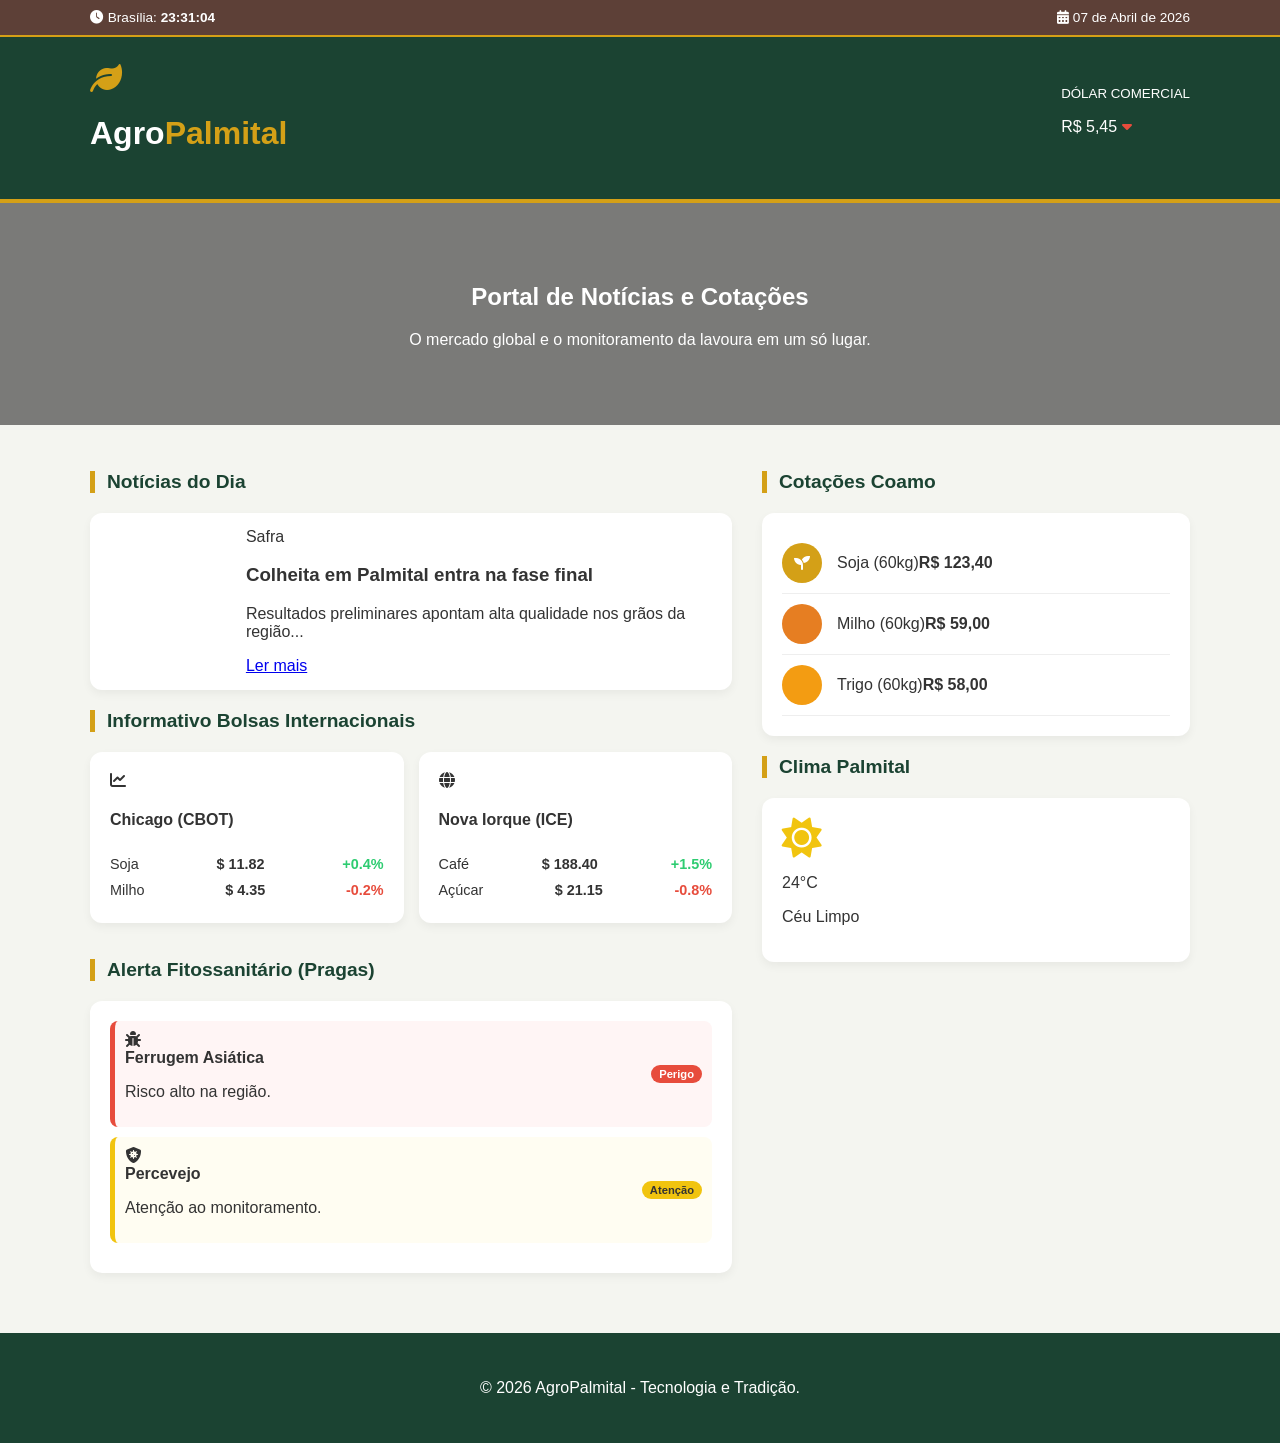
==== index.html @ 100ce04f "Add files via upload" ====
<!DOCTYPE html>
<html lang="pt-br">
<head>
    <meta charset="UTF-8">
    <meta name="viewport" content="width=device-width, initial-scale=1.0">
    <title>AgroPalmital - O Portal Completo do Campo</title>
    <link rel="stylesheet" href="style.css">
    <link rel="stylesheet" href="https://cdnjs.cloudflare.com/ajax/libs/font-awesome/6.0.0/css/all.min.css">
</head>
<body>

    <div class="top-announcement">
        <div class="container flex-top">
            <span><i class="fas fa-clock"></i> Brasília: <strong id="relogio">00:00:00</strong></span>
            <span><i class="fas fa-calendar-alt"></i> 07 de Abril de 2026</span>
        </div>
    </div>

    <header>
        <div class="container header-content">
            <div class="logo">
                <i class="fas fa-leaf"></i>
                <h1>Agro<span>Palmital</span></h1>
            </div>
            <div class="market-summary">
                <div class="summary-item">
                    <small>DÓLAR COMERCIAL</small>
                    <p>R$ 5,45 <span class="down"><i class="fas fa-caret-down"></i></span></p>
                </div>
            </div>
        </div>
    </header>

    <section class="hero-banner">
        <div class="container">
            <h2>Portal de Notícias e Cotações</h2>
            <p>O mercado global e o monitoramento da lavoura em um só lugar.</p>
        </div>
    </section>

    <main class="container main-layout">
        
        <section class="left-col">
            <h2 class="title-decorated">Notícias do Dia</h2>
            <article class="news-card">
                <div class="news-image"></div>
                <div class="news-content">
                    <span class="category">Safra</span>
                    <h3>Colheita em Palmital entra na fase final</h3>
                    <p>Resultados preliminares apontam alta qualidade nos grãos da região...</p>
                    <a href="#" class="read-more">Ler mais</a>
                </div>
            </article>

            <h2 class="title-decorated">Informativo Bolsas Internacionais</h2>
            <div class="bolsas-grid">
                <div class="card-bolsa">
                    <div class="bolsa-header"><i class="fas fa-chart-line"></i> <h4>Chicago (CBOT)</h4></div>
                    <div class="bolsa-body">
                        <div class="bolsa-item"><span>Soja</span> <strong>$ 11.82</strong> <span class="up">+0.4%</span></div>
                        <div class="bolsa-item"><span>Milho</span> <strong>$ 4.35</strong> <span class="down">-0.2%</span></div>
                    </div>
                </div>
                <div class="card-bolsa">
                    <div class="bolsa-header"><i class="fas fa-globe"></i> <h4>Nova Iorque (ICE)</h4></div>
                    <div class="bolsa-body">
                        <div class="bolsa-item"><span>Café</span> <strong>$ 188.40</strong> <span class="up">+1.5%</span></div>
                        <div class="bolsa-item"><span>Açúcar</span> <strong>$ 21.15</strong> <span class="down">-0.8%</span></div>
                    </div>
                </div>
            </div>

            <h2 class="title-decorated">Alerta Fitossanitário (Pragas)</h2>
            <div class="card-agro">
                <div class="disease-item alert-danger">
                    <div class="disease-info"><i class="fas fa-bug"></i> <div><strong>Ferrugem Asiática</strong> <p>Risco alto na região.</p></div></div>
                    <span class="status-badge">Perigo</span>
                </div>
                <div class="disease-item alert-warning">
                    <div class="disease-info"><i class="fas fa-shield-virus"></i> <div><strong>Percevejo</strong> <p>Atenção ao monitoramento.</p></div></div>
                    <span class="status-badge">Atenção</span>
                </div>
            </div>
        </section>

        <section class="right-col">
            <h2 class="title-decorated">Cotações Coamo</h2>
            <div class="card-agro">
                <div class="quote-item">
                    <div class="icon-circle soja"><i class="fas fa-seedling"></i></div>
                    <div class="data"><span>Soja (60kg)</span><strong>R$ 123,40</strong></div>
                </div>
                <div class="quote-item">
                    <div class="icon-circle milho"><i class="fas fa-corn"></i></div>
                    <div class="data"><span>Milho (60kg)</span><strong>R$ 59,00</strong></div>
                </div>
                <div class="quote-item">
                    <div class="icon-circle trigo"><i class="fas fa-wheat-awn"></i></div>
                    <div class="data"><span>Trigo (60kg)</span><strong>R$ 58,00</strong></div>
                </div>
            </div>

            <h2 class="title-decorated">Clima Palmital</h2>
            <div class="card-weather">
                <div class="today-focus">
                    <i class="fas fa-sun yellow"></i>
                    <div class="today-temp"><p class="temp-big">24°C</p><p>Céu Limpo</p></div>
                </div>
            </div>
        </section>

    </main>

    <footer>
        <p>&copy; 2026 AgroPalmital - Tecnologia e Tradição.</p>
    </footer>

    <script>
        function atualizarRelogio() {
            document.getElementById('relogio').innerText = new Date().toLocaleTimeString('pt-BR');
        }
        setInterval(atualizarRelogio, 1000);
        atualizarRelogio();
    </script>
</body>
</html>
---- style.css ----
:root {
    --green-dark: #1b4332;
    --green-leaf: #2d6a4f;
    --soy-gold: #d4a017;
    --earth: #5d4037;
    --light-wheat: #f4f5f0;
}

body { background-color: var(--light-wheat); font-family: 'Segoe UI', sans-serif; margin: 0; color: #333; }
.container { max-width: 1100px; margin: 0 auto; padding: 0 20px; }

/* Header & Top Bar */
.top-announcement { background: var(--earth); color: white; padding: 10px 0; font-size: 0.85rem; border-bottom: 2px solid var(--soy-gold); }
.flex-top { display: flex; justify-content: space-between; }
header { background: var(--green-dark); color: white; padding: 25px 0; border-bottom: 4px solid var(--soy-gold); }
.header-content { display: flex; justify-content: space-between; align-items: center; }
.logo i { font-size: 2rem; color: var(--soy-gold); }
.logo h1 span { color: var(--soy-gold); }

/* Banner */
.hero-banner { 
    background: linear-gradient(rgba(0,0,0,0.5), rgba(0,0,0,0.5)), url('https://images.unsplash.com/photo-1500382017468-9049fed747ef?auto=format&fit=crop&w=1200&q=80');
    background-size: cover; padding: 60px 0; text-align: center; color: white;
}

/* Layout */
.main-layout { display: grid; grid-template-columns: 1.5fr 1fr; gap: 30px; margin-top: 30px; }
.title-decorated { color: var(--green-dark); border-left: 5px solid var(--soy-gold); padding-left: 12px; margin-bottom: 20px; font-size: 1.2rem; }
.card-agro, .card-weather, .news-card, .card-bolsa { background: white; border-radius: 12px; padding: 20px; box-shadow: 0 4px 10px rgba(0,0,0,0.05); margin-bottom: 20px; }

/* News */
.news-card { display: flex; padding: 0; overflow: hidden; }
.news-image { width: 150px; background: url('https://images.unsplash.com/photo-1592982537447-7440770cbfc9?auto=format&fit=crop&w=400&q=80'); background-size: cover; }
.news-content { padding: 15px; }

/* Quotes & Bolsas */
.quote-item { display: flex; align-items: center; gap: 15px; padding: 10px 0; border-bottom: 1px solid #eee; }
.icon-circle { width: 40px; height: 40px; border-radius: 50%; display: flex; align-items: center; justify-content: center; color: white; }
.soja { background: var(--soy-gold); }
.milho { background: #e67e22; }
.trigo { background: #f39c12; }

.bolsas-grid { display: grid; grid-template-columns: 1fr 1fr; gap: 15px; }
.bolsa-item { display: flex; justify-content: space-between; font-size: 0.9rem; padding: 5px 0; }

/* Alertas */
.disease-item { display: flex; justify-content: space-between; align-items: center; padding: 10px; border-radius: 8px; margin-bottom: 10px; }
.alert-danger { background: #fff5f5; border-left: 5px solid #e74c3c; }
.alert-warning { background: #fffdf2; border-left: 5px solid #f1c40f; }
.status-badge { font-size: 0.7rem; padding: 3px 8px; border-radius: 10px; color: white; font-weight: bold; }
.alert-danger .status-badge { background: #e74c3c; }
.alert-warning .status-badge { background: #f1c40f; color: #333; }

.up { color: #2ecc71; font-weight: bold; }
.down { color: #e74c3c; font-weight: bold; }
.yellow { color: #f1c40f; font-size: 2.5rem; }
footer { background: var(--green-dark); color: white; text-align: center; padding: 30px; margin-top: 40px; }
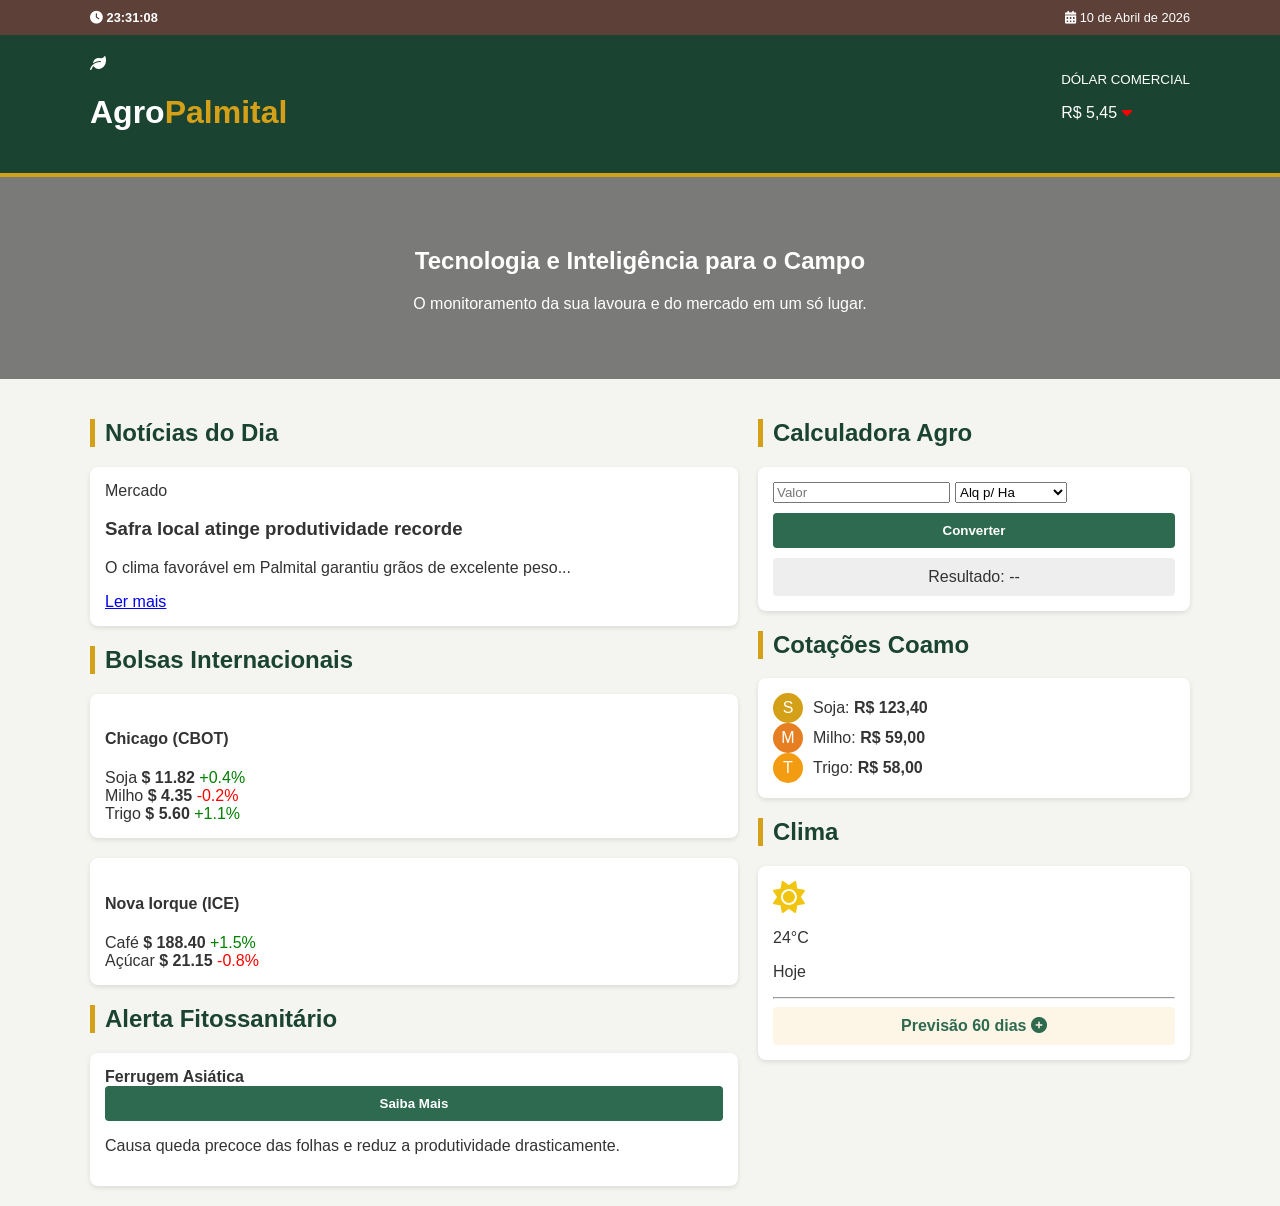
==== commit 03aaa4e9: "Add files via upload" ====
--- a/index.html
+++ b/index.html
@@ -1,126 +1,130 @@
-<!DOCTYPE html>
-<html lang="pt-br">
-<head>
-    <meta charset="UTF-8">
-    <meta name="viewport" content="width=device-width, initial-scale=1.0">
-    <title>AgroPalmital - O Portal Completo do Campo</title>
-    <link rel="stylesheet" href="style.css">
-    <link rel="stylesheet" href="https://cdnjs.cloudflare.com/ajax/libs/font-awesome/6.0.0/css/all.min.css">
-</head>
-<body>
-
-    <div class="top-announcement">
-        <div class="container flex-top">
-            <span><i class="fas fa-clock"></i> Brasília: <strong id="relogio">00:00:00</strong></span>
-            <span><i class="fas fa-calendar-alt"></i> 07 de Abril de 2026</span>
-        </div>
-    </div>
-
-    <header>
-        <div class="container header-content">
-            <div class="logo">
-                <i class="fas fa-leaf"></i>
-                <h1>Agro<span>Palmital</span></h1>
-            </div>
-            <div class="market-summary">
-                <div class="summary-item">
-                    <small>DÓLAR COMERCIAL</small>
-                    <p>R$ 5,45 <span class="down"><i class="fas fa-caret-down"></i></span></p>
-                </div>
-            </div>
-        </div>
-    </header>
-
-    <section class="hero-banner">
-        <div class="container">
-            <h2>Portal de Notícias e Cotações</h2>
-            <p>O mercado global e o monitoramento da lavoura em um só lugar.</p>
-        </div>
-    </section>
-
-    <main class="container main-layout">
-        
-        <section class="left-col">
-            <h2 class="title-decorated">Notícias do Dia</h2>
-            <article class="news-card">
-                <div class="news-image"></div>
-                <div class="news-content">
-                    <span class="category">Safra</span>
-                    <h3>Colheita em Palmital entra na fase final</h3>
-                    <p>Resultados preliminares apontam alta qualidade nos grãos da região...</p>
-                    <a href="#" class="read-more">Ler mais</a>
-                </div>
-            </article>
-
-            <h2 class="title-decorated">Informativo Bolsas Internacionais</h2>
-            <div class="bolsas-grid">
-                <div class="card-bolsa">
-                    <div class="bolsa-header"><i class="fas fa-chart-line"></i> <h4>Chicago (CBOT)</h4></div>
-                    <div class="bolsa-body">
-                        <div class="bolsa-item"><span>Soja</span> <strong>$ 11.82</strong> <span class="up">+0.4%</span></div>
-                        <div class="bolsa-item"><span>Milho</span> <strong>$ 4.35</strong> <span class="down">-0.2%</span></div>
-                    </div>
-                </div>
-                <div class="card-bolsa">
-                    <div class="bolsa-header"><i class="fas fa-globe"></i> <h4>Nova Iorque (ICE)</h4></div>
-                    <div class="bolsa-body">
-                        <div class="bolsa-item"><span>Café</span> <strong>$ 188.40</strong> <span class="up">+1.5%</span></div>
-                        <div class="bolsa-item"><span>Açúcar</span> <strong>$ 21.15</strong> <span class="down">-0.8%</span></div>
-                    </div>
-                </div>
-            </div>
-
-            <h2 class="title-decorated">Alerta Fitossanitário (Pragas)</h2>
-            <div class="card-agro">
-                <div class="disease-item alert-danger">
-                    <div class="disease-info"><i class="fas fa-bug"></i> <div><strong>Ferrugem Asiática</strong> <p>Risco alto na região.</p></div></div>
-                    <span class="status-badge">Perigo</span>
-                </div>
-                <div class="disease-item alert-warning">
-                    <div class="disease-info"><i class="fas fa-shield-virus"></i> <div><strong>Percevejo</strong> <p>Atenção ao monitoramento.</p></div></div>
-                    <span class="status-badge">Atenção</span>
-                </div>
-            </div>
-        </section>
-
-        <section class="right-col">
-            <h2 class="title-decorated">Cotações Coamo</h2>
-            <div class="card-agro">
-                <div class="quote-item">
-                    <div class="icon-circle soja"><i class="fas fa-seedling"></i></div>
-                    <div class="data"><span>Soja (60kg)</span><strong>R$ 123,40</strong></div>
-                </div>
-                <div class="quote-item">
-                    <div class="icon-circle milho"><i class="fas fa-corn"></i></div>
-                    <div class="data"><span>Milho (60kg)</span><strong>R$ 59,00</strong></div>
-                </div>
-                <div class="quote-item">
-                    <div class="icon-circle trigo"><i class="fas fa-wheat-awn"></i></div>
-                    <div class="data"><span>Trigo (60kg)</span><strong>R$ 58,00</strong></div>
-                </div>
-            </div>
-
-            <h2 class="title-decorated">Clima Palmital</h2>
-            <div class="card-weather">
-                <div class="today-focus">
-                    <i class="fas fa-sun yellow"></i>
-                    <div class="today-temp"><p class="temp-big">24°C</p><p>Céu Limpo</p></div>
-                </div>
-            </div>
-        </section>
-
-    </main>
-
-    <footer>
-        <p>&copy; 2026 AgroPalmital - Tecnologia e Tradição.</p>
-    </footer>
-
-    <script>
-        function atualizarRelogio() {
-            document.getElementById('relogio').innerText = new Date().toLocaleTimeString('pt-BR');
-        }
-        setInterval(atualizarRelogio, 1000);
-        atualizarRelogio();
-    </script>
-</body>
+<!DOCTYPE html>
+<html lang="pt-br">
+<head>
+    <meta charset="UTF-8">
+    <meta name="viewport" content="width=device-width, initial-scale=1.0">
+    <title>AgroPalmital - Portal do Produtor</title>
+    <link rel="stylesheet" href="style.css">
+    <link rel="stylesheet" href="https://cdnjs.cloudflare.com/ajax/libs/font-awesome/6.0.0/css/all.min.css">
+</head>
+<body>
+
+    <div class="top-announcement">
+        <div class="container flex-top">
+            <span><i class="fas fa-clock"></i> <strong id="relogio">00:00:00</strong></span>
+            <span><i class="fas fa-calendar-alt"></i> 10 de Abril de 2026</span>
+        </div>
+    </div>
+
+    <header>
+        <div class="container header-content">
+            <div class="logo"><i class="fas fa-leaf"></i> <h1>Agro<span>Palmital</span></h1></div>
+            <div class="market-summary">
+                <small>DÓLAR COMERCIAL</small>
+                <p>R$ 5,45 <span class="down"><i class="fas fa-caret-down"></i></span></p>
+            </div>
+        </div>
+    </header>
+
+    <section class="hero-banner">
+        <div class="container">
+            <h2>Tecnologia e Inteligência para o Campo</h2>
+            <p>O monitoramento da sua lavoura e do mercado em um só lugar.</p>
+        </div>
+    </section>
+
+    <main class="container main-layout">
+        <section class="left-col">
+            <h2 class="title-decorated">Notícias do Dia</h2>
+            <article class="news-card">
+                <div class="news-image"></div>
+                <div class="news-content">
+                    <span class="category">Mercado</span>
+                    <h3>Safra local atinge produtividade recorde</h3>
+                    <p>O clima favorável em Palmital garantiu grãos de excelente peso...</p>
+                    <a href="#" class="read-more">Ler mais</a>
+                </div>
+            </article>
+
+            <h2 class="title-decorated">Bolsas Internacionais</h2>
+            <div class="bolsas-grid">
+                <div class="card-bolsa">
+                    <div class="bolsa-header"><h4>Chicago (CBOT)</h4></div>
+                    <div class="bolsa-body">
+                        <div class="bolsa-item"><span>Soja</span> <strong>$ 11.82</strong> <span class="up">+0.4%</span></div>
+                        <div class="bolsa-item"><span>Milho</span> <strong>$ 4.35</strong> <span class="down">-0.2%</span></div>
+                        <div class="bolsa-item"><span>Trigo</span> <strong>$ 5.60</strong> <span class="up">+1.1%</span></div>
+                    </div>
+                </div>
+                <div class="card-bolsa">
+                    <div class="bolsa-header"><h4>Nova Iorque (ICE)</h4></div>
+                    <div class="bolsa-body">
+                        <div class="bolsa-item"><span>Café</span> <strong>$ 188.40</strong> <span class="up">+1.5%</span></div>
+                        <div class="bolsa-item"><span>Açúcar</span> <strong>$ 21.15</strong> <span class="down">-0.8%</span></div>
+                    </div>
+                </div>
+            </div>
+
+            <h2 class="title-decorated">Alerta Fitossanitário</h2>
+            <div class="card-agro">
+                <div class="disease-container">
+                    <div class="disease-item alert-danger">
+                        <span><strong>Ferrugem Asiática</strong></span>
+                        <button class="btn-saiba-mais" onclick="toggleDoenca('ferrugem')">Saiba Mais</button>
+                    </div>
+                    <div id="ferrugem" class="disease-details">
+                        <p>Causa queda precoce das folhas e reduz a produtividade drasticamente.</p>
+                    </div>
+                </div>
+            </div>
+        </section>
+
+        <section class="right-col">
+            <h2 class="title-decorated">Calculadora Agro</h2>
+            <div class="card-agro calculator-box">
+                <div class="input-group">
+                    <input type="number" id="valorAgro" placeholder="Valor">
+                    <select id="tipoConversao">
+                        <option value="alqHex">Alq p/ Ha</option>
+                        <option value="busSaca">Bushel p/ Saca</option>
+                    </select>
+                </div>
+                <button class="btn-calc" onclick="calcularAgro()">Converter</button>
+                <div id="resultadoAgro" class="result-box">Resultado: --</div>
+            </div>
+
+            <h2 class="title-decorated">Cotações Coamo</h2>
+            <div class="card-agro">
+                <div class="quote-item"><div class="icon-circle soja">S</div><span>Soja: <strong>R$ 123,40</strong></span></div>
+                <div class="quote-item"><div class="icon-circle milho">M</div><span>Milho: <strong>R$ 59,00</strong></span></div>
+                <div class="quote-item"><div class="icon-circle trigo">T</div><span>Trigo: <strong>R$ 58,00</strong></span></div>
+            </div>
+
+            <h2 class="title-decorated">Clima</h2>
+            <div class="card-weather-agro">
+                <div class="today-focus">
+                    <i class="fas fa-sun yellow"></i>
+                    <div class="today-temp"><p class="temp-big">24°C</p><p>Hoje</p></div>
+                </div>
+                <hr class="weather-divider">
+                <a href="clima.html" class="btn-detalhes-clima">Previsão 60 dias <i class="fas fa-plus-circle"></i></a>
+            </div>
+        </section>
+    </main>
+
+    <script>
+        function atualizarRelogio() { document.getElementById('relogio').innerText = new Date().toLocaleTimeString('pt-BR'); }
+        setInterval(atualizarRelogio, 1000);
+        function toggleDoenca(id) { 
+            let d = document.getElementById(id); 
+            d.style.display = (d.style.display === "block") ? "none" : "block"; 
+        }
+        function calcularAgro() {
+            let v = document.getElementById('valorAgro').value;
+            let t = document.getElementById('tipoConversao').value;
+            let r = t === "alqHex" ? v * 2.42 : v * 0.453;
+            document.getElementById('resultadoAgro').innerHTML = `Resultado: <strong>${r.toFixed(2)}</strong>`;
+        }
+    </script>
+</body>
 </html>
--- a/style.css
+++ b/style.css
@@ -1,57 +1,42 @@
-:root {
-    --green-dark: #1b4332;
-    --green-leaf: #2d6a4f;
-    --soy-gold: #d4a017;
-    --earth: #5d4037;
-    --light-wheat: #f4f5f0;
-}
-
-body { background-color: var(--light-wheat); font-family: 'Segoe UI', sans-serif; margin: 0; color: #333; }
-.container { max-width: 1100px; margin: 0 auto; padding: 0 20px; }
-
-/* Header & Top Bar */
-.top-announcement { background: var(--earth); color: white; padding: 10px 0; font-size: 0.85rem; border-bottom: 2px solid var(--soy-gold); }
-.flex-top { display: flex; justify-content: space-between; }
-header { background: var(--green-dark); color: white; padding: 25px 0; border-bottom: 4px solid var(--soy-gold); }
-.header-content { display: flex; justify-content: space-between; align-items: center; }
-.logo i { font-size: 2rem; color: var(--soy-gold); }
-.logo h1 span { color: var(--soy-gold); }
-
-/* Banner */
-.hero-banner { 
-    background: linear-gradient(rgba(0,0,0,0.5), rgba(0,0,0,0.5)), url('https://images.unsplash.com/photo-1500382017468-9049fed747ef?auto=format&fit=crop&w=1200&q=80');
-    background-size: cover; padding: 60px 0; text-align: center; color: white;
-}
-
-/* Layout */
-.main-layout { display: grid; grid-template-columns: 1.5fr 1fr; gap: 30px; margin-top: 30px; }
-.title-decorated { color: var(--green-dark); border-left: 5px solid var(--soy-gold); padding-left: 12px; margin-bottom: 20px; font-size: 1.2rem; }
-.card-agro, .card-weather, .news-card, .card-bolsa { background: white; border-radius: 12px; padding: 20px; box-shadow: 0 4px 10px rgba(0,0,0,0.05); margin-bottom: 20px; }
-
-/* News */
-.news-card { display: flex; padding: 0; overflow: hidden; }
-.news-image { width: 150px; background: url('https://images.unsplash.com/photo-1592982537447-7440770cbfc9?auto=format&fit=crop&w=400&q=80'); background-size: cover; }
-.news-content { padding: 15px; }
-
-/* Quotes & Bolsas */
-.quote-item { display: flex; align-items: center; gap: 15px; padding: 10px 0; border-bottom: 1px solid #eee; }
-.icon-circle { width: 40px; height: 40px; border-radius: 50%; display: flex; align-items: center; justify-content: center; color: white; }
-.soja { background: var(--soy-gold); }
-.milho { background: #e67e22; }
-.trigo { background: #f39c12; }
-
-.bolsas-grid { display: grid; grid-template-columns: 1fr 1fr; gap: 15px; }
-.bolsa-item { display: flex; justify-content: space-between; font-size: 0.9rem; padding: 5px 0; }
-
-/* Alertas */
-.disease-item { display: flex; justify-content: space-between; align-items: center; padding: 10px; border-radius: 8px; margin-bottom: 10px; }
-.alert-danger { background: #fff5f5; border-left: 5px solid #e74c3c; }
-.alert-warning { background: #fffdf2; border-left: 5px solid #f1c40f; }
-.status-badge { font-size: 0.7rem; padding: 3px 8px; border-radius: 10px; color: white; font-weight: bold; }
-.alert-danger .status-badge { background: #e74c3c; }
-.alert-warning .status-badge { background: #f1c40f; color: #333; }
-
-.up { color: #2ecc71; font-weight: bold; }
-.down { color: #e74c3c; font-weight: bold; }
-.yellow { color: #f1c40f; font-size: 2.5rem; }
-footer { background: var(--green-dark); color: white; text-align: center; padding: 30px; margin-top: 40px; }+:root {
+    --green-dark: #1b4332;
+    --green-leaf: #2d6a4f;
+    --soy-gold: #d4a017;
+    --earth: #5d4037;
+    --light-wheat: #f4f5f0;
+}
+
+body { background-color: var(--light-wheat); font-family: sans-serif; margin: 0; color: #333; }
+.container { max-width: 1100px; margin: 0 auto; padding: 0 20px; }
+
+/* Header e Topo */
+.top-announcement { background: var(--earth); color: white; padding: 10px 0; font-size: 0.8rem; }
+.flex-top { display: flex; justify-content: space-between; }
+header { background: var(--green-dark); color: white; padding: 20px 0; border-bottom: 4px solid var(--soy-gold); }
+.header-content { display: flex; justify-content: space-between; align-items: center; }
+.logo h1 span { color: var(--soy-gold); }
+
+/* Banner */
+.hero-banner { 
+    background: linear-gradient(rgba(0,0,0,0.5), rgba(0,0,0,0.5)), url('https://images.unsplash.com/photo-1500382017468-9049fed747ef?auto=format&fit=crop&w=1200&q=80');
+    background-size: cover; padding: 50px 0; text-align: center; color: white;
+}
+
+/* Layout */
+.main-layout { display: grid; grid-template-columns: 1.5fr 1fr; gap: 20px; margin-top: 20px; }
+.card-agro, .card-bolsa, .card-weather-agro, .news-card { background: white; border-radius: 8px; padding: 15px; box-shadow: 0 2px 5px rgba(0,0,0,0.1); margin-bottom: 20px; }
+.title-decorated { color: var(--green-dark); border-left: 5px solid var(--soy-gold); padding-left: 10px; }
+
+/* Calculadora e Botões */
+.btn-calc, .btn-saiba-mais { background: var(--green-leaf); color: white; border: none; padding: 10px; border-radius: 4px; cursor: pointer; font-weight: bold; width: 100%; }
+.input-group { display: flex; gap: 5px; margin-bottom: 10px; }
+.result-box { margin-top: 10px; background: #eee; padding: 10px; border-radius: 4px; text-align: center; }
+.btn-detalhes-clima { display: block; text-align: center; padding: 10px; background: #fdf5e6; color: var(--green-leaf); text-decoration: none; font-weight: bold; border-radius: 4px; }
+
+/* Cores do Campo */
+.soja { background: var(--soy-gold); }
+.milho { background: #e67e22; }
+.trigo { background: #f39c12; }
+.icon-circle { width: 30px; height: 30px; border-radius: 50%; display: inline-flex; align-items: center; justify-content: center; color: white; margin-right: 10px; }
+.up { color: green; } .down { color: red; }
+.yellow { color: #f1c40f; font-size: 2rem; }
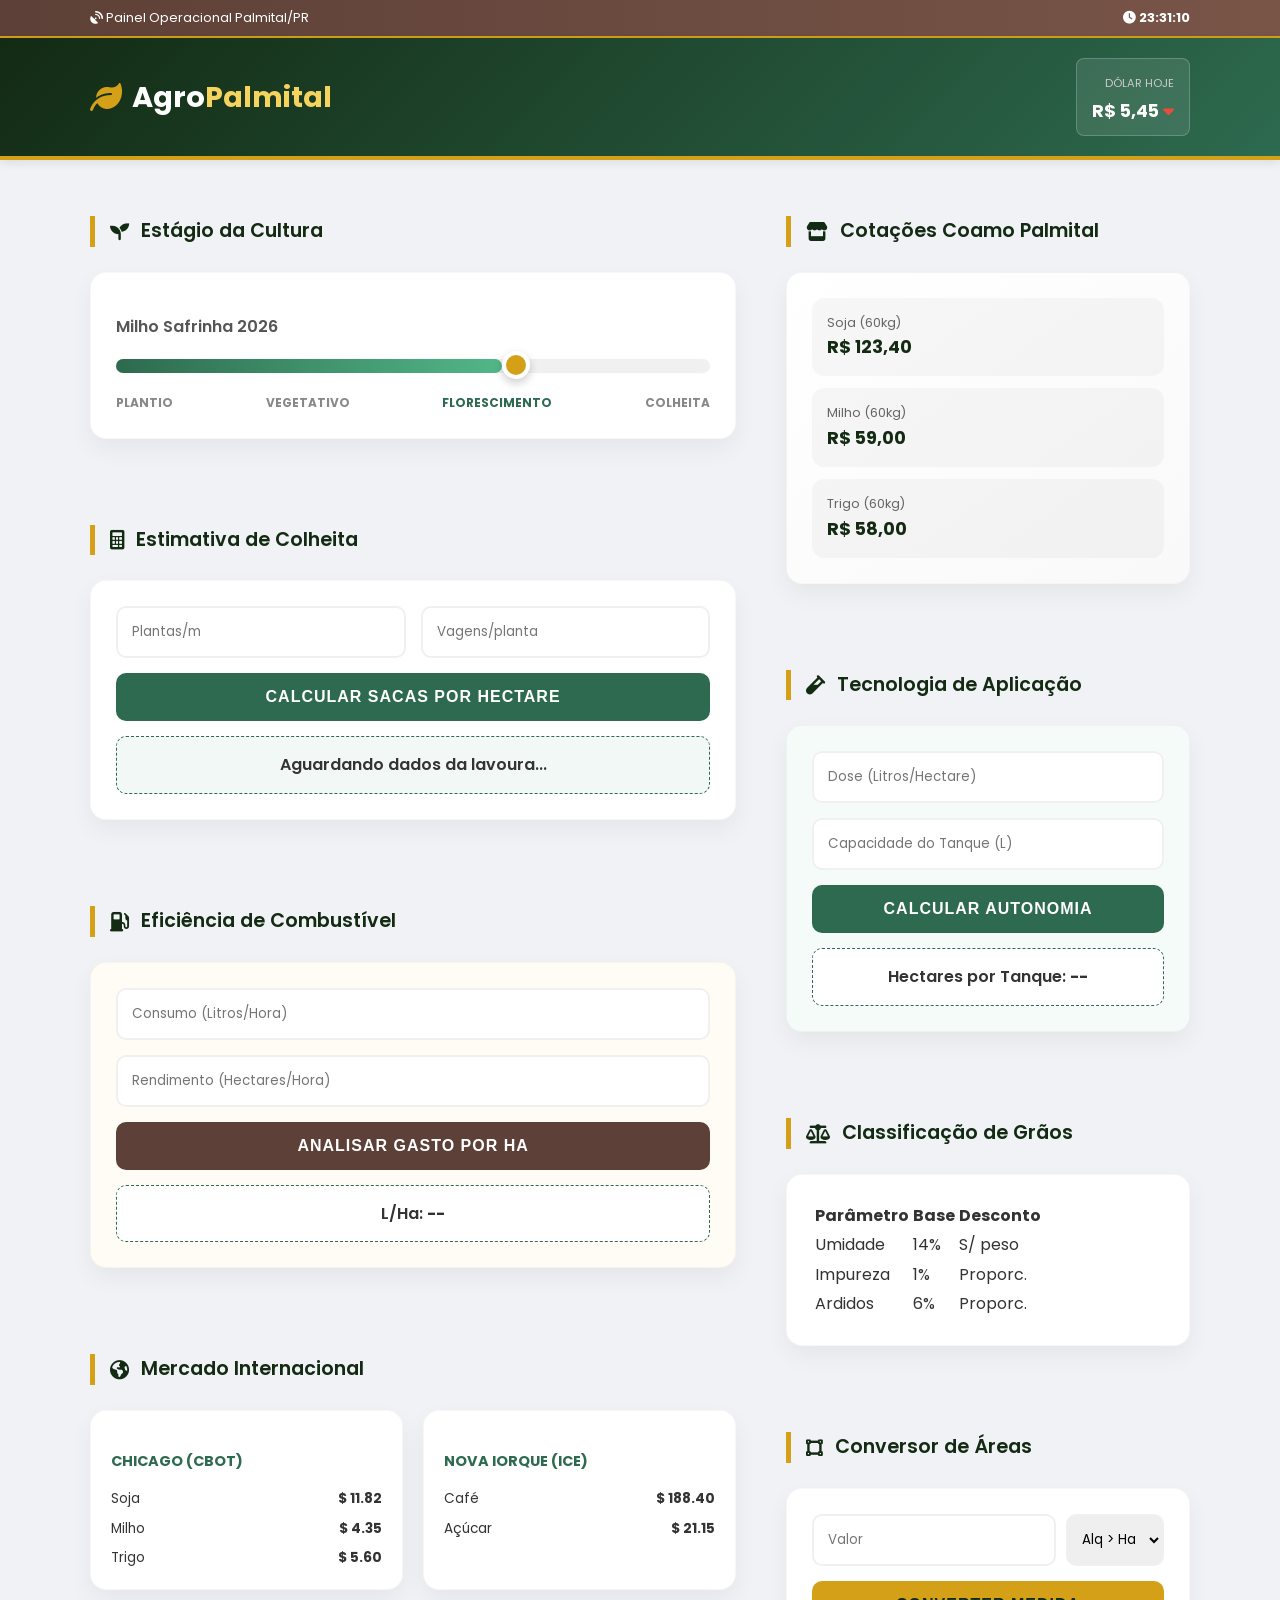
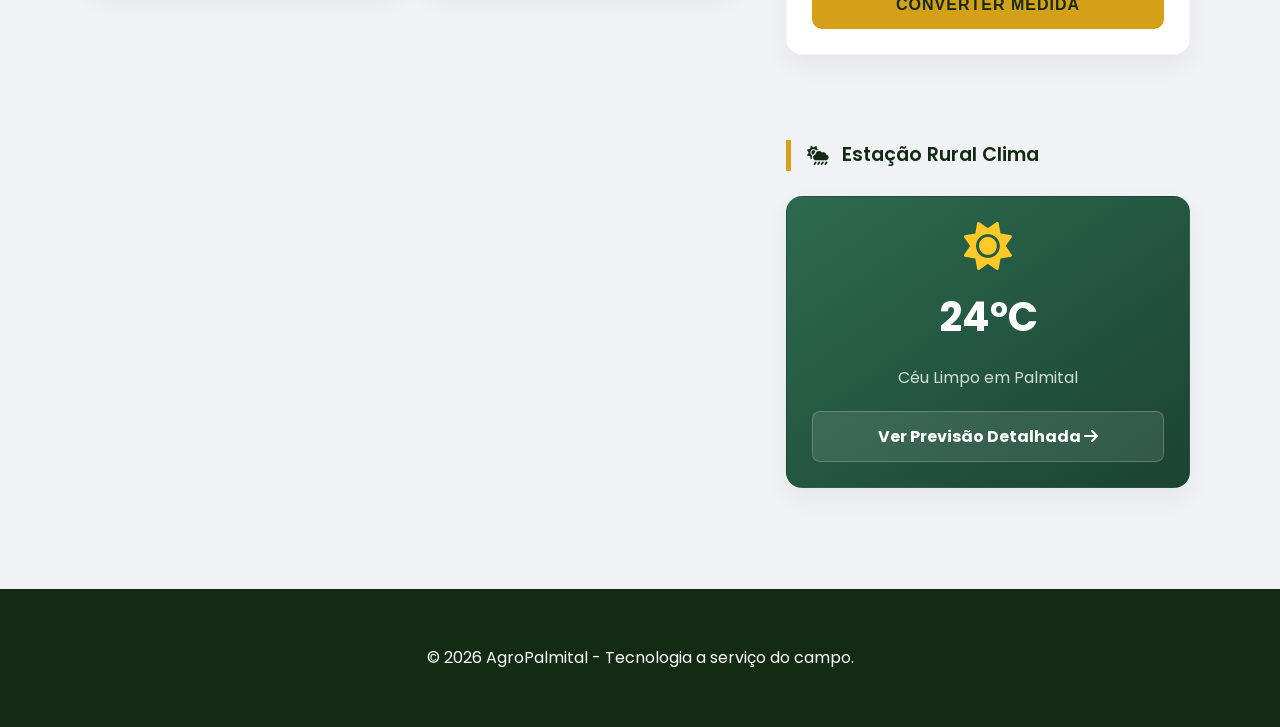
==== commit 8fd14b40: "Add files via upload" ====
--- a/index.html
+++ b/index.html
@@ -3,127 +3,278 @@
 <head>
     <meta charset="UTF-8">
     <meta name="viewport" content="width=device-width, initial-scale=1.0">
-    <title>AgroPalmital - Portal do Produtor</title>
+    <title>AgroPalmital - Inteligência Rural</title>
+    <link href="https://fonts.googleapis.com/css2?family=Poppins:wght@400;500;600;700&display=swap" rel="stylesheet">
     <link rel="stylesheet" href="style.css">
     <link rel="stylesheet" href="https://cdnjs.cloudflare.com/ajax/libs/font-awesome/6.0.0/css/all.min.css">
+    <style>
+        /* CSS INTERNO PARA REFINAMENTO NOTA 10 */
+        :root {
+            --shadow-soft: 0 10px 25px rgba(0,0,0,0.05);
+            --transition: all 0.3s ease;
+        }
+
+        .main-layout { gap: 50px !important; margin-top: 40px; }
+        .left-col, .right-col { display: flex; flex-direction: column; gap: 50px; } 
+
+        /* Card Nota 10: Efeito de elevação */
+        .card-agro { 
+            background: white;
+            border-radius: 16px;
+            padding: 25px;
+            box-shadow: var(--shadow-soft);
+            transition: var(--transition);
+            border: 1px solid rgba(0,0,0,0.03);
+        }
+        .card-agro:hover {
+            transform: translateY(-5px);
+            box-shadow: 0 15px 35px rgba(0,0,0,0.1);
+        }
+
+        /* Títulos mais elegantes */
+        .title-decorated {
+            font-size: 1.2rem;
+            display: flex;
+            align-items: center;
+            gap: 12px;
+            color: var(--green-dark);
+            border-left: 5px solid var(--soy-gold);
+            padding-left: 15px;
+            margin-bottom: 25px !important;
+        }
+
+        /* Inputs Modernos */
+        .input-agro { 
+            padding: 14px; 
+            border: 2px solid #f0f0f0; 
+            border-radius: 10px; 
+            width: 100%; 
+            margin-bottom: 15px; 
+            font-family: 'Poppins';
+            transition: var(--transition);
+        }
+        .input-agro:focus {
+            border-color: var(--green-leaf);
+            outline: none;
+            background: #fdfdfd;
+        }
+
+        /* Botões com Brilho */
+        .btn-calc { 
+            width: 100%; 
+            padding: 15px; 
+            cursor: pointer; 
+            font-weight: 700; 
+            border: none; 
+            border-radius: 10px; 
+            text-transform: uppercase;
+            letter-spacing: 1px;
+            transition: var(--transition);
+        }
+        .btn-calc:active { transform: scale(0.98); }
+
+        .result-box {
+            border-radius: 10px;
+            padding: 15px;
+            font-weight: 600;
+            text-align: center;
+            border: 1px dashed var(--green-leaf);
+        }
+    </style>
 </head>
 <body>
 
     <div class="top-announcement">
         <div class="container flex-top">
+            <span><i class="fas fa-satellite-dish"></i> Painel Operacional Palmital/PR</span>
             <span><i class="fas fa-clock"></i> <strong id="relogio">00:00:00</strong></span>
-            <span><i class="fas fa-calendar-alt"></i> 10 de Abril de 2026</span>
         </div>
     </div>
 
     <header>
         <div class="container header-content">
-            <div class="logo"><i class="fas fa-leaf"></i> <h1>Agro<span>Palmital</span></h1></div>
-            <div class="market-summary">
-                <small>DÓLAR COMERCIAL</small>
+            <div class="logo">
+                <i class="fas fa-leaf seedling-icon"></i>
+                <h1>Agro<span>Palmital</span></h1>
+            </div>
+            <div class="market-summary-card">
+                <small>DÓLAR HOJE</small>
                 <p>R$ 5,45 <span class="down"><i class="fas fa-caret-down"></i></span></p>
             </div>
         </div>
     </header>
 
-    <section class="hero-banner">
-        <div class="container">
-            <h2>Tecnologia e Inteligência para o Campo</h2>
-            <p>O monitoramento da sua lavoura e do mercado em um só lugar.</p>
-        </div>
-    </section>
-
     <main class="container main-layout">
+        
         <section class="left-col">
-            <h2 class="title-decorated">Notícias do Dia</h2>
-            <article class="news-card">
-                <div class="news-image"></div>
-                <div class="news-content">
-                    <span class="category">Mercado</span>
-                    <h3>Safra local atinge produtividade recorde</h3>
-                    <p>O clima favorável em Palmital garantiu grãos de excelente peso...</p>
-                    <a href="#" class="read-more">Ler mais</a>
-                </div>
-            </article>
-
-            <h2 class="title-decorated">Bolsas Internacionais</h2>
-            <div class="bolsas-grid">
-                <div class="card-bolsa">
-                    <div class="bolsa-header"><h4>Chicago (CBOT)</h4></div>
-                    <div class="bolsa-body">
-                        <div class="bolsa-item"><span>Soja</span> <strong>$ 11.82</strong> <span class="up">+0.4%</span></div>
-                        <div class="bolsa-item"><span>Milho</span> <strong>$ 4.35</strong> <span class="down">-0.2%</span></div>
-                        <div class="bolsa-item"><span>Trigo</span> <strong>$ 5.60</strong> <span class="up">+1.1%</span></div>
-                    </div>
-                </div>
-                <div class="card-bolsa">
-                    <div class="bolsa-header"><h4>Nova Iorque (ICE)</h4></div>
-                    <div class="bolsa-body">
-                        <div class="bolsa-item"><span>Café</span> <strong>$ 188.40</strong> <span class="up">+1.5%</span></div>
-                        <div class="bolsa-item"><span>Açúcar</span> <strong>$ 21.15</strong> <span class="down">-0.8%</span></div>
-                    </div>
-                </div>
-            </div>
-
-            <h2 class="title-decorated">Alerta Fitossanitário</h2>
-            <div class="card-agro">
-                <div class="disease-container">
-                    <div class="disease-item alert-danger">
-                        <span><strong>Ferrugem Asiática</strong></span>
-                        <button class="btn-saiba-mais" onclick="toggleDoenca('ferrugem')">Saiba Mais</button>
-                    </div>
-                    <div id="ferrugem" class="disease-details">
-                        <p>Causa queda precoce das folhas e reduz a produtividade drasticamente.</p>
+            
+            <div class="section-group">
+                <h2 class="title-decorated"><i class="fas fa-seedling"></i> Estágio da Cultura</h2>
+                <div class="card-agro">
+                    <p style="margin-bottom: 10px; font-weight: 600; color: #555;">Milho Safrinha 2026</p>
+                    <div style="background: #f0f0f0; height: 14px; border-radius: 10px; margin: 20px 0; position: relative; overflow: visible;">
+                        <div style="background: linear-gradient(90deg, #2d6a4f, #52b788); width: 65%; height: 100%; border-radius: 10px;"></div>
+                        <div style="position: absolute; left: 65%; top: -8px; width: 28px; height: 28px; background: #d4a017; border-radius: 50%; border: 4px solid white; box-shadow: 0 4px 10px rgba(0,0,0,0.2);"></div>
+                    </div>
+                    <div style="display: flex; justify-content: space-between; font-size: 0.75rem; font-weight: 700; color: #888;">
+                        <span>PLANTIO</span><span>VEGETATIVO</span><span style="color: #2d6a4f;">FLORESCIMENTO</span><span>COLHEITA</span>
+                    </div>
+                </div>
+            </div>
+
+            <div class="section-group">
+                <h2 class="title-decorated"><i class="fas fa-calculator"></i> Estimativa de Colheita</h2>
+                <div class="card-agro">
+                    <div style="display: flex; gap: 15px;">
+                        <input type="number" id="plantasMetro" class="input-agro" placeholder="Plantas/m">
+                        <input type="number" id="vagensPlanta" class="input-agro" placeholder="Vagens/planta">
+                    </div>
+                    <button class="btn-calc" onclick="estimarSafra()" style="background: #2d6a4f; color: white;">Calcular Sacas por Hectare</button>
+                    <div id="resultadoEstimativa" class="result-box" style="margin-top: 15px; background: #f1f8f5;">Aguardando dados da lavoura...</div>
+                </div>
+            </div>
+
+            <div class="section-group">
+                <h2 class="title-decorated"><i class="fas fa-gas-pump"></i> Eficiência de Combustível</h2>
+                <div class="card-agro" style="background: #fffcf5;">
+                    <input type="number" id="consumoHora" class="input-agro" placeholder="Consumo (Litros/Hora)">
+                    <input type="number" id="rendimentoHa" class="input-agro" placeholder="Rendimento (Hectares/Hora)">
+                    <button class="btn-calc" onclick="calcularDiesel()" style="background: #5d4037; color: white;">Analisar Gasto por Ha</button>
+                    <div id="resultadoDiesel" class="result-box" style="margin-top: 15px; background: #fff;">L/Ha: <strong>--</strong></div>
+                </div>
+            </div>
+
+            <div class="section-group">
+                <h2 class="title-decorated"><i class="fas fa-globe-americas"></i> Mercado Internacional</h2>
+                <div style="display: grid; grid-template-columns: 1fr 1fr; gap: 20px;">
+                    <div class="card-agro" style="padding: 20px;">
+                        <h4 style="color: #2d6a4f; margin-bottom: 15px; font-size: 0.9rem;">CHICAGO (CBOT)</h4>
+                        <div style="font-size: 0.85rem; display: flex; flex-direction: column; gap: 8px;">
+                            <div style="display:flex; justify-content:space-between;"><span>Soja</span> <strong>$ 11.82</strong></div>
+                            <div style="display:flex; justify-content:space-between;"><span>Milho</span> <strong>$ 4.35</strong></div>
+                            <div style="display:flex; justify-content:space-between;"><span>Trigo</span> <strong>$ 5.60</strong></div>
+                        </div>
+                    </div>
+                    <div class="card-agro" style="padding: 20px;">
+                        <h4 style="color: #2d6a4f; margin-bottom: 15px; font-size: 0.9rem;">NOVA IORQUE (ICE)</h4>
+                        <div style="font-size: 0.85rem; display: flex; flex-direction: column; gap: 8px;">
+                            <div style="display:flex; justify-content:space-between;"><span>Café</span> <strong>$ 188.40</strong></div>
+                            <div style="display:flex; justify-content:space-between;"><span>Açúcar</span> <strong>$ 21.15</strong></div>
+                        </div>
                     </div>
                 </div>
             </div>
         </section>
 
         <section class="right-col">
-            <h2 class="title-decorated">Calculadora Agro</h2>
-            <div class="card-agro calculator-box">
-                <div class="input-group">
-                    <input type="number" id="valorAgro" placeholder="Valor">
-                    <select id="tipoConversao">
-                        <option value="alqHex">Alq p/ Ha</option>
-                        <option value="busSaca">Bushel p/ Saca</option>
-                    </select>
-                </div>
-                <button class="btn-calc" onclick="calcularAgro()">Converter</button>
-                <div id="resultadoAgro" class="result-box">Resultado: --</div>
-            </div>
-
-            <h2 class="title-decorated">Cotações Coamo</h2>
-            <div class="card-agro">
-                <div class="quote-item"><div class="icon-circle soja">S</div><span>Soja: <strong>R$ 123,40</strong></span></div>
-                <div class="quote-item"><div class="icon-circle milho">M</div><span>Milho: <strong>R$ 59,00</strong></span></div>
-                <div class="quote-item"><div class="icon-circle trigo">T</div><span>Trigo: <strong>R$ 58,00</strong></span></div>
-            </div>
-
-            <h2 class="title-decorated">Clima</h2>
-            <div class="card-weather-agro">
-                <div class="today-focus">
-                    <i class="fas fa-sun yellow"></i>
-                    <div class="today-temp"><p class="temp-big">24°C</p><p>Hoje</p></div>
-                </div>
-                <hr class="weather-divider">
-                <a href="clima.html" class="btn-detalhes-clima">Previsão 60 dias <i class="fas fa-plus-circle"></i></a>
+            
+            <div class="section-group">
+                <h2 class="title-decorated"><i class="fas fa-store"></i> Cotações Coamo Palmital</h2>
+                <div class="card-agro quotes-panel" style="display: flex; flex-direction: column; gap: 12px; background: linear-gradient(145deg, #ffffff, #f9f9f9);">
+                    <div class="quote-item soja-item" style="border: none; background: rgba(0,0,0,0.03); padding: 15px; border-radius: 12px;">
+                        <div class="data"><span>Soja (60kg)</span><strong>R$ 123,40</strong></div>
+                    </div>
+                    <div class="quote-item milho-item" style="border: none; background: rgba(0,0,0,0.03); padding: 15px; border-radius: 12px;">
+                        <div class="data"><span>Milho (60kg)</span><strong>R$ 59,00</strong></div>
+                    </div>
+                    <div class="quote-item trigo-item" style="border: none; background: rgba(0,0,0,0.03); padding: 15px; border-radius: 12px;">
+                        <div class="data"><span>Trigo (60kg)</span><strong>R$ 58,00</strong></div>
+                    </div>
+                </div>
+            </div>
+
+            <div class="section-group">
+                <h2 class="title-decorated"><i class="fas fa-vial"></i> Tecnologia de Aplicação</h2>
+                <div class="card-agro" style="background: #f4fbf9;">
+                    <input type="number" id="litrosHa" class="input-agro" placeholder="Dose (Litros/Hectare)">
+                    <input type="number" id="tanqueLitros" class="input-agro" placeholder="Capacidade do Tanque (L)">
+                    <button class="btn-calc" onclick="calcularCalda()" style="background: #2d6a4f; color: white;">Calcular Autonomia</button>
+                    <div id="resultadoCalda" class="result-box" style="margin-top: 15px; background: white;">Hectares por Tanque: <strong>--</strong></div>
+                </div>
+            </div>
+
+            <div class="section-group">
+                <h2 class="title-decorated"><i class="fas fa-balance-scale"></i> Classificação de Grãos</h2>
+                <div class="card-agro">
+                    <table class="table-agro">
+                        <thead><tr><th>Parâmetro</th><th>Base</th><th>Desconto</th></tr></thead>
+                        <tbody>
+                            <tr><td>Umidade</td><td>14%</td><td>S/ peso</td></tr>
+                            <tr><td>Impureza</td><td>1%</td><td>Proporc.</td></tr>
+                            <tr><td>Ardidos</td><td>6%</td><td>Proporc.</td></tr>
+                        </tbody>
+                    </table>
+                </div>
+            </div>
+
+            <div class="section-group">
+                <h2 class="title-decorated"><i class="fas fa-vector-square"></i> Conversor de Áreas</h2>
+                <div class="card-agro">
+                    <div style="display: flex; gap: 10px; margin-bottom: 15px;">
+                        <input type="number" id="valorAgro" class="input-agro" placeholder="Valor" style="margin:0;">
+                        <select id="tipoConversao" style="padding: 10px; border-radius: 10px; border: 2px solid #f0f0f0; font-family:'Poppins';">
+                            <option value="alqHex">Alq > Ha</option>
+                            <option value="hexAlq">Ha > Alq</option>
+                        </select>
+                    </div>
+                    <button class="btn-calc" onclick="calcularAgro()" style="background: #d4a017; color: #132a13;">Converter Medida</button>
+                </div>
+            </div>
+
+            <div class="section-group">
+                <h2 class="title-decorated"><i class="fas fa-cloud-sun-rain"></i> Estação Rural Clima</h2>
+                <div class="card-agro" style="text-align: center; background: linear-gradient(145deg, #2d6a4f, #1b4332); color: white;">
+                    <i class="fas fa-sun" style="font-size: 3rem; color: #ffca28; margin-bottom: 15px;"></i>
+                    <p style="font-size: 2.5rem; font-weight: 700; margin: 0;">24°C</p>
+                    <p style="margin-bottom: 20px; opacity: 0.8;">Céu Limpo em Palmital</p>
+                    <a href="clima.html" class="btn-weather-link" style="background: rgba(255,255,255,0.1); display: block; padding: 12px; border-radius: 8px; color: white; text-decoration: none; border: 1px solid rgba(255,255,255,0.2);">Ver Previsão Detalhada <i class="fas fa-arrow-right"></i></a>
+                </div>
             </div>
         </section>
     </main>
+
+    <footer style="margin-top: 80px; padding: 40px; border-top: 1px solid #eee;">
+        <p>&copy; 2026 AgroPalmital - Tecnologia a serviço do campo.</p>
+    </footer>
 
     <script>
         function atualizarRelogio() { document.getElementById('relogio').innerText = new Date().toLocaleTimeString('pt-BR'); }
         setInterval(atualizarRelogio, 1000);
-        function toggleDoenca(id) { 
-            let d = document.getElementById(id); 
-            d.style.display = (d.style.display === "block") ? "none" : "block"; 
-        }
+
+        function estimarSafra() {
+            let pMetro = document.getElementById('plantasMetro').value;
+            let vPlanta = document.getElementById('vagensPlanta').value;
+            if(pMetro && vPlanta) {
+                let resultado = (pMetro * vPlanta * 0.65); 
+                document.getElementById('resultadoEstimativa').innerHTML = `Resultado: <strong>${resultado.toFixed(1)} sacas/ha</strong>`;
+            }
+        }
+
+        function calcularDiesel() {
+            let cons = document.getElementById('consumoHora').value;
+            let rend = document.getElementById('rendimentoHa').value;
+            if(cons && rend) {
+                let litrosPorHa = cons / rend;
+                document.getElementById('resultadoDiesel').innerHTML = `Rendimento: <strong>${litrosPorHa.toFixed(2)} L/Ha</strong>`;
+            }
+        }
+
+        function calcularCalda() {
+            let lHa = document.getElementById('litrosHa').value;
+            let tLi = document.getElementById('tanqueLitros').value;
+            if(lHa && tLi) {
+                let haPorTanque = tLi / lHa;
+                document.getElementById('resultadoCalda').innerHTML = `Autonomia: <strong>${haPorTanque.toFixed(2)} Ha</strong>`;
+            }
+        }
+
         function calcularAgro() {
-            let v = document.getElementById('valorAgro').value;
-            let t = document.getElementById('tipoConversao').value;
-            let r = t === "alqHex" ? v * 2.42 : v * 0.453;
-            document.getElementById('resultadoAgro').innerHTML = `Resultado: <strong>${r.toFixed(2)}</strong>`;
+            let valor = document.getElementById('valorAgro').value;
+            let tipo = document.getElementById('tipoConversao').value;
+            if (valor === "") return;
+            let res = tipo === "alqHex" ? valor * 2.42 : valor / 2.42;
+            let unit = tipo === "alqHex" ? " Ha" : " Alq";
+            alert("Resultado da Conversão: " + res.toFixed(2) + unit);
         }
     </script>
 </body>
--- a/style.css
+++ b/style.css
@@ -1,42 +1,215 @@
+/* Nova Paleta de Cores e Definições Globais */
 :root {
-    --green-dark: #1b4332;
-    --green-leaf: #2d6a4f;
-    --soy-gold: #d4a017;
-    --earth: #5d4037;
-    --light-wheat: #f4f5f0;
-}
-
-body { background-color: var(--light-wheat); font-family: sans-serif; margin: 0; color: #333; }
-.container { max-width: 1100px; margin: 0 auto; padding: 0 20px; }
-
-/* Header e Topo */
-.top-announcement { background: var(--earth); color: white; padding: 10px 0; font-size: 0.8rem; }
-.flex-top { display: flex; justify-content: space-between; }
-header { background: var(--green-dark); color: white; padding: 20px 0; border-bottom: 4px solid var(--soy-gold); }
+    --green-dark: #132a13; /* Verde Floresta Profundo */
+    --green-leaf: #2d6a4f; /* Verde Folha Vibrante */
+    --green-action: #40916c; /* Verde Botão */
+    --soy-gold: #d4a017; /* Dourado Soja */
+    --soy-light: #f4d35e; /* Dourado Claro */
+    --earth-brown: #5d4037; /* Marrom Terra */
+    --light-wheat: #fafaf8; /* Creme Trigo Muito Claro */
+    --white: #ffffff;
+    --text-main: #333;
+    --text-light: #666;
+    --bg-body: #f0f2f5; /* Fundo Levemente Cinza */
+    --shadow-card: 0 4px 15px rgba(0,0,0,0.08); /* Sombra mais suave */
+}
+
+* { box-sizing: border-box; }
+
+body { 
+    background-color: var(--bg-body); 
+    font-family: 'Poppins', sans-serif; /* Fonte mais moderna */
+    margin: 0; 
+    color: var(--text-main);
+    line-height: 1.6;
+}
+
+.container { max-width: 1140px; margin: 0 auto; padding: 0 20px; }
+
+/* Topo e Header Estilizados */
+.top-announcement { 
+    background: linear-gradient(90deg, var(--earth-brown), #795548); /* Degradê Marrom */
+    color: var(--white); 
+    padding: 8px 0; 
+    font-size: 0.8rem; 
+    border-bottom: 2px solid var(--soy-gold); 
+}
+.flex-top { display: flex; justify-content: space-between; align-items: center; }
+
+header { 
+    background: linear-gradient(135deg, var(--green-dark), var(--green-leaf)); /* Degradê Verde */
+    color: var(--white); 
+    padding: 20px 0; 
+    border-bottom: 4px solid var(--soy-gold);
+    box-shadow: 0 2px 10px rgba(0,0,0,0.1);
+}
 .header-content { display: flex; justify-content: space-between; align-items: center; }
-.logo h1 span { color: var(--soy-gold); }
-
-/* Banner */
+
+.logo { display: flex; align-items: center; gap: 10px; }
+.logo h1 { font-size: 1.8rem; margin: 0; font-weight: 700; }
+.logo h1 span { color: var(--soy-light); }
+.seedling-icon { font-size: 2rem; color: var(--soy-gold); }
+
+.market-summary-card {
+    background: rgba(255,255,255,0.1); /* Fundo translúcido */
+    padding: 10px 15px;
+    border-radius: 8px;
+    border: 1px solid rgba(255,255,255,0.2);
+    text-align: right;
+}
+.market-summary-card small { font-size: 0.7rem; color: #ccc; }
+.market-summary-card p { font-size: 1.1rem; margin: 2px 0 0; font-weight: bold; }
+
+/* Banner com Overlay Colorida */
 .hero-banner { 
-    background: linear-gradient(rgba(0,0,0,0.5), rgba(0,0,0,0.5)), url('https://images.unsplash.com/photo-1500382017468-9049fed747ef?auto=format&fit=crop&w=1200&q=80');
-    background-size: cover; padding: 50px 0; text-align: center; color: white;
-}
-
-/* Layout */
-.main-layout { display: grid; grid-template-columns: 1.5fr 1fr; gap: 20px; margin-top: 20px; }
-.card-agro, .card-bolsa, .card-weather-agro, .news-card { background: white; border-radius: 8px; padding: 15px; box-shadow: 0 2px 5px rgba(0,0,0,0.1); margin-bottom: 20px; }
-.title-decorated { color: var(--green-dark); border-left: 5px solid var(--soy-gold); padding-left: 10px; }
-
-/* Calculadora e Botões */
-.btn-calc, .btn-saiba-mais { background: var(--green-leaf); color: white; border: none; padding: 10px; border-radius: 4px; cursor: pointer; font-weight: bold; width: 100%; }
-.input-group { display: flex; gap: 5px; margin-bottom: 10px; }
-.result-box { margin-top: 10px; background: #eee; padding: 10px; border-radius: 4px; text-align: center; }
-.btn-detalhes-clima { display: block; text-align: center; padding: 10px; background: #fdf5e6; color: var(--green-leaf); text-decoration: none; font-weight: bold; border-radius: 4px; }
-
-/* Cores do Campo */
-.soja { background: var(--soy-gold); }
-.milho { background: #e67e22; }
-.trigo { background: #f39c12; }
-.icon-circle { width: 30px; height: 30px; border-radius: 50%; display: inline-flex; align-items: center; justify-content: center; color: white; margin-right: 10px; }
-.up { color: green; } .down { color: red; }
-.yellow { color: #f1c40f; font-size: 2rem; }+    background: linear-gradient(rgba(19, 42, 19, 0.7), rgba(0,0,0,0.5)), 
+                url('https://images.unsplash.com/photo-1500382017468-9049fed747ef?auto=format&fit=crop&w=1200&q=80');
+    background-size: cover;
+    background-position: center;
+    padding: 80px 0; 
+    text-align: center; 
+    color: var(--white); 
+    border-bottom: 5px solid var(--soy-gold);
+}
+.hero-text h2 { font-size: 2.2rem; margin-bottom: 10px; }
+.hero-text p { font-size: 1.1rem; opacity: 0.9; }
+
+/* Layout Grid */
+.main-layout { display: grid; grid-template-columns: 1.6fr 1fr; gap: 30px; margin-top: 30px; }
+
+/* Títulos Decorados Modernos */
+.title-decorated { 
+    color: var(--green-dark); 
+    border-left: 6px solid var(--soy-gold); 
+    padding-left: 15px; 
+    margin-bottom: 20px; 
+    font-size: 1.25rem; 
+    font-weight: 600;
+    display: flex;
+    align-items: center;
+    gap: 10px;
+}
+
+/* Cards e Componentes Atualizados */
+.card-agro, .news-card, .card-weather-agro { 
+    background: var(--white); 
+    border-radius: 12px; /* Cantos mais arredondados */
+    padding: 20px; 
+    box-shadow: var(--shadow-card); 
+    margin-bottom: 20px; 
+    border: 1px solid #eee;
+    transition: transform 0.2s;
+}
+.card-agro:hover { transform: translateY(-3px); }
+
+/* Notícias */
+.news-card { display: flex; padding: 0; overflow: hidden; gap: 0; }
+.news-image { 
+    width: 180px; 
+    background: #ddd url('https://images.unsplash.com/photo-1592982537447-7440770cbfc9?auto=format&fit=crop&w=400&q=80'); 
+    background-size: cover; 
+    background-position: center;
+}
+.news-content { padding: 20px; flex: 1; }
+.category-badge { 
+    background-color: var(--soy-gold); 
+    color: var(--white); 
+    padding: 4px 8px; 
+    border-radius: 4px; 
+    font-size: 0.7rem; 
+    font-weight: bold; 
+    text-transform: uppercase; 
+}
+.news-content h3 { margin: 10px 0; color: var(--green-dark); }
+.news-content p { font-size: 0.9rem; color: var(--text-light); }
+.read-more { color: var(--green-leaf); font-weight: bold; text-decoration: none; font-size: 0.9rem; display: flex; align-items: center; gap: 5px; }
+
+/* Bolsas */
+.bolsas-grid { display: grid; grid-template-columns: 1fr 1fr; gap: 15px; }
+.bolsa-card { border-top: 4px solid var(--green-leaf); padding: 15px; }
+.bolsa-header { display: flex; justify-content: space-between; color: var(--green-dark); margin-bottom: 10px; }
+.bolsa-header h4 { margin: 0; font-size: 1rem; }
+.bolsa-body { font-size: 0.9rem; }
+.bolsa-item { display: flex; justify-content: space-between; padding: 5px 0; border-bottom: 1px solid #f0f0f0; }
+
+/* Cotações com Cores Específicas */
+.quotes-panel { padding: 10px 20px; }
+.quote-item { 
+    display: flex; 
+    align-items: center; 
+    padding: 12px 0; 
+    border-bottom: 1px solid #f0f0f0; 
+    position: relative;
+}
+.quote-item .time { position: absolute; right: 0; top: 12px; font-size: 0.7rem; color: #aaa; }
+.icon-circle { 
+    width: 40px; height: 40px; border-radius: 50%; 
+    display: flex; align-items: center; justify-content: center; 
+    color: var(--white); font-size: 1.2rem; margin-right: 15px; 
+}
+.soja-item .icon-circle { background-color: var(--soy-gold); }
+.milho-item .icon-circle { background-color: #e67e22; } /* Laranja */
+.trigo-item .icon-circle { background-color: #f39c12; } /* Amarelo Trigo */
+
+.data span { display: block; font-size: 0.8rem; color: var(--text-light); }
+.data strong { font-size: 1.1rem; color: var(--green-dark); }
+
+/* Calculadora Colorida */
+.calculator-box { border-bottom: 5px solid var(--soy-gold); background-color: #fdfdfa; }
+.input-group { display: flex; gap: 10px; margin-bottom: 15px; }
+.input-group input, .input-group select { 
+    padding: 12px; border: 1px solid #ccc; border-radius: 6px; 
+    width: 100%; font-family: 'Poppins', sans-serif;
+}
+.btn-calc { 
+    width: 100%; padding: 12px; 
+    background: linear-gradient(90deg, var(--green-leaf), var(--green-action));
+    color: var(--white); border: none; border-radius: 6px; 
+    font-weight: bold; font-size: 1rem; cursor: pointer; display: flex; align-items: center; justify-content: center; gap: 10px; 
+}
+.btn-calc:hover { opacity: 0.9; }
+.result-box { 
+    margin-top: 15px; padding: 12px; 
+    background-color: #fcf8e3; 
+    border-radius: 6px; text-align: center; border: 1px solid #faebcc; 
+}
+
+/* Pragas e Alertas */
+.alert-panel { border-left: 5px solid #e74c3c; }
+.disease-container { margin-bottom: 0; }
+.disease-item { display: flex; justify-content: space-between; align-items: center; padding: 10px; border-radius: 8px; }
+.alert-danger { background-color: #fdf2f2; }
+.disease-info { display: flex; align-items: center; gap: 15px; color: #c0392b; }
+.disease-info i { font-size: 1.5rem; }
+.disease-details { display: none; padding: 15px; background: #fafafa; border-radius: 0 0 8px 8px; font-size: 0.85rem; color: #555; }
+.btn-action { background: var(--green-leaf); color: var(--white); border: none; padding: 6px 12px; border-radius: 4px; cursor: pointer; }
+
+/* Clima Moderno */
+.card-weather-agro { background: linear-gradient(135deg, var(--white), #f9f9f9); text-align: center; }
+.today-focus { display: flex; justify-content: center; align-items: center; gap: 20px; margin-bottom: 15px; }
+.weather-icon { font-size: 3rem; color: #f1c40f; }
+.temp-big { font-size: 2.5rem; font-weight: bold; margin: 0; color: var(--green-dark); }
+.btn-weather-link { 
+    display: inline-block; padding: 10px 20px; 
+    background-color: var(--white); color: var(--green-leaf); 
+    border: 2px solid var(--green-leaf);
+    text-decoration: none; font-weight: bold; border-radius: 20px; 
+    transition: all 0.3s;
+}
+.btn-weather-link:hover { background-color: var(--green-leaf); color: var(--white); }
+
+/* Indicadores de Status */
+.up { color: #2ecc71; font-weight: bold; }
+.down { color: #e74c3c; font-weight: bold; }
+
+/* Rodapé Colorido */
+footer { 
+    background: var(--green-dark); 
+    color: var(--white); 
+    text-align: center; 
+    padding: 30px 0; 
+    margin-top: 40px; 
+    border-top: 4px solid var(--soy-gold);
+}
+.footer-content { display: flex; justify-content: space-between; align-items: center; }
+.footer-icons { display: flex; gap: 15px; font-size: 1.2rem; color: var(--soy-gold); }
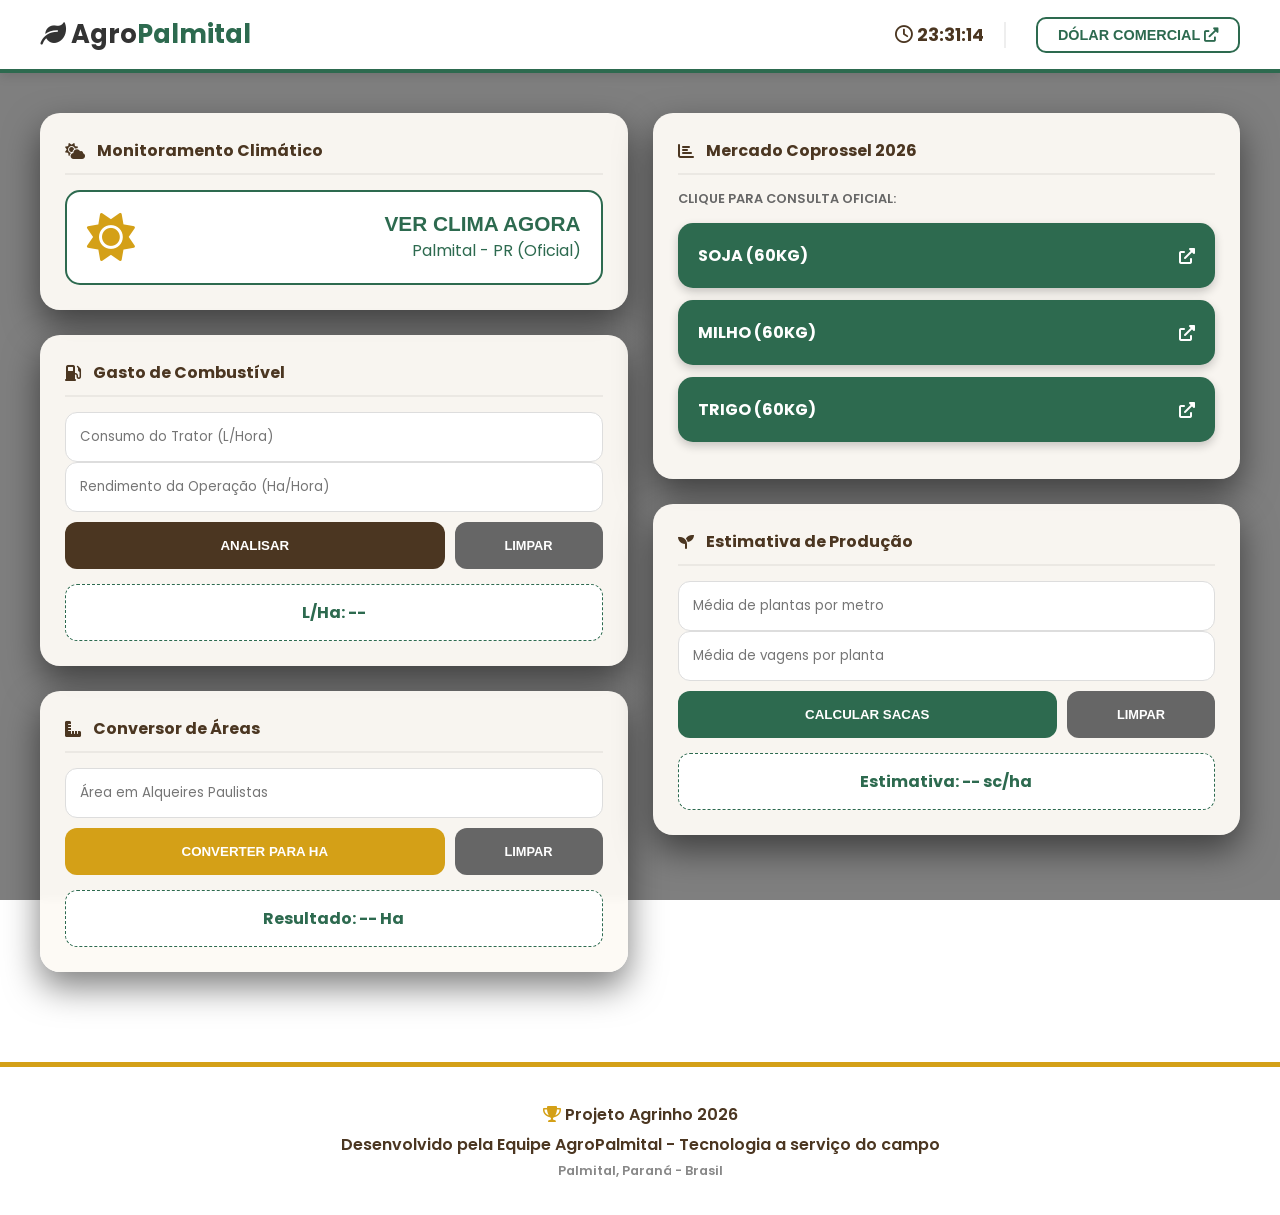
==== commit 6b477b0b: "Add files via upload" ====
--- a/index.html
+++ b/index.html
@@ -3,278 +3,254 @@
 <head>
     <meta charset="UTF-8">
     <meta name="viewport" content="width=device-width, initial-scale=1.0">
-    <title>AgroPalmital - Inteligência Rural</title>
-    <link href="https://fonts.googleapis.com/css2?family=Poppins:wght@400;500;600;700&display=swap" rel="stylesheet">
-    <link rel="stylesheet" href="style.css">
+    <title>AgroPalmital - Painel Agrinho 2026</title>
+    <link href="https://fonts.googleapis.com/css2?family=Poppins:wght@400;600;700&display=swap" rel="stylesheet">
     <link rel="stylesheet" href="https://cdnjs.cloudflare.com/ajax/libs/font-awesome/6.0.0/css/all.min.css">
     <style>
-        /* CSS INTERNO PARA REFINAMENTO NOTA 10 */
-        :root {
-            --shadow-soft: 0 10px 25px rgba(0,0,0,0.05);
-            --transition: all 0.3s ease;
-        }
-
-        .main-layout { gap: 50px !important; margin-top: 40px; }
-        .left-col, .right-col { display: flex; flex-direction: column; gap: 50px; } 
-
-        /* Card Nota 10: Efeito de elevação */
-        .card-agro { 
-            background: white;
-            border-radius: 16px;
+        :root { 
+            --verde-agro: #2d6a4f; 
+            --marrom-agro: #4b3621; 
+            --gold: #d4a017;
+            --bege-card: rgba(253, 250, 245, 0.96);
+        }
+
+        body { 
+            font-family: 'Poppins', sans-serif; 
+            margin: 0; padding: 0;
+            background: linear-gradient(rgba(0,0,0,0.5), rgba(0,0,0,0.5)), 
+                        url('https://png.pngtree.com/thumb_back/fh260/background/20241019/pngtree-vibrant-green-rows-of-young-corn-plants-growing-in-a-field-image_16418004.jpg');
+            background-size: cover;
+            background-attachment: fixed;
+            background-position: center;
+            color: #333;
+        }
+
+        /* Header Profissional */
+        .header {
+            background-color: white;
+            padding: 15px 40px;
+            display: flex;
+            justify-content: space-between;
+            align-items: center;
+            border-bottom: 4px solid var(--verde-agro);
+            position: sticky; top: 0; z-index: 1000;
+            box-shadow: 0 4px 10px rgba(0,0,0,0.1);
+        }
+
+        .logo { font-weight: 700; font-size: 1.6rem; color: #333; }
+        .logo span { color: var(--verde-agro); }
+        
+        .header-right { display: flex; gap: 30px; align-items: center; }
+        .relogio-box { color: var(--marrom-agro); font-weight: 700; font-size: 1.1rem; border-right: 2px solid #eee; padding-right: 20px; }
+
+        .dolar-link {
+            text-decoration: none;
+            color: var(--verde-agro);
+            font-weight: 800;
+            border: 2px solid var(--verde-agro);
+            padding: 8px 20px;
+            border-radius: 10px;
+            transition: 0.3s;
+            font-size: 0.9rem;
+        }
+        .dolar-link:hover { background: var(--verde-agro); color: white; }
+
+        /* Container Principal */
+        .main-container {
+            display: grid;
+            grid-template-columns: 1fr 1fr;
+            gap: 25px;
+            padding: 40px;
+            max-width: 1300px;
+            margin: auto;
+        }
+
+        .card {
+            background-color: var(--bege-card);
+            border-radius: 20px;
             padding: 25px;
-            box-shadow: var(--shadow-soft);
-            transition: var(--transition);
-            border: 1px solid rgba(0,0,0,0.03);
-        }
-        .card-agro:hover {
-            transform: translateY(-5px);
-            box-shadow: 0 15px 35px rgba(0,0,0,0.1);
-        }
-
-        /* Títulos mais elegantes */
-        .title-decorated {
-            font-size: 1.2rem;
-            display: flex;
-            align-items: center;
-            gap: 12px;
-            color: var(--green-dark);
-            border-left: 5px solid var(--soy-gold);
-            padding-left: 15px;
-            margin-bottom: 25px !important;
-        }
-
-        /* Inputs Modernos */
-        .input-agro { 
-            padding: 14px; 
-            border: 2px solid #f0f0f0; 
-            border-radius: 10px; 
-            width: 100%; 
-            margin-bottom: 15px; 
-            font-family: 'Poppins';
-            transition: var(--transition);
-        }
-        .input-agro:focus {
-            border-color: var(--green-leaf);
-            outline: none;
-            background: #fdfdfd;
-        }
-
-        /* Botões com Brilho */
-        .btn-calc { 
-            width: 100%; 
-            padding: 15px; 
-            cursor: pointer; 
-            font-weight: 700; 
-            border: none; 
-            border-radius: 10px; 
-            text-transform: uppercase;
-            letter-spacing: 1px;
-            transition: var(--transition);
-        }
-        .btn-calc:active { transform: scale(0.98); }
-
-        .result-box {
-            border-radius: 10px;
-            padding: 15px;
-            font-weight: 600;
+            box-shadow: 0 15px 35px rgba(0,0,0,0.5);
+            backdrop-filter: blur(4px);
+        }
+
+        .card-title {
+            font-weight: 700;
+            margin-bottom: 15px;
+            display: flex; align-items: center; gap: 12px;
+            color: var(--marrom-agro);
+            border-bottom: 2px solid rgba(0,0,0,0.05);
+            padding-bottom: 10px;
+        }
+
+        /* Botoes de Cotação Estilo Foto */
+        .price-button {
+            display: flex; justify-content: space-between; align-items: center;
+            padding: 20px; margin-bottom: 12px;
+            background: var(--verde-agro); color: white;
+            text-decoration: none; border-radius: 15px;
+            font-weight: 700; transition: 0.3s;
+            box-shadow: 0 4px 10px rgba(0,0,0,0.2);
+        }
+        .price-button:hover { background: var(--marrom-agro); transform: scale(1.02); }
+
+        /* Widget de Clima */
+        .clima-btn {
+            background: white; padding: 20px; border-radius: 15px;
+            display: flex; align-items: center; justify-content: space-between;
+            text-decoration: none; color: var(--verde-agro);
+            border: 2px solid var(--verde-agro); transition: 0.3s;
+        }
+        .clima-btn:hover { background: #f0fdf4; border-color: var(--gold); }
+
+        /* Inputs e Botões */
+        .input-group { position: relative; margin-bottom: 10px; }
+        input { width: 100%; padding: 14px; border-radius: 12px; border: 1px solid #ddd; font-family: 'Poppins'; box-sizing: border-box; }
+        
+        .btn-flex { display: flex; gap: 10px; margin-top: 10px; }
+        .btn { padding: 16px; border-radius: 12px; border: none; color: white; font-weight: 700; cursor: pointer; text-transform: uppercase; flex: 3; }
+        .btn-clear { background: #666; flex: 1; font-size: 0.8rem; }
+        
+        .btn-marrom { background: var(--marrom-agro); }
+        .btn-verde { background: var(--verde-agro); }
+        .btn-gold { background: var(--gold); }
+
+        .result-box { 
+            margin-top: 15px; padding: 15px; background: white; 
+            border-radius: 12px; text-align: center; font-weight: 700; 
+            color: var(--verde-agro); border: 1px dashed var(--verde-agro); 
+        }
+
+        /* Rodapé Sugerido */
+        .footer-agro {
+            background: rgba(255,255,255,0.9);
+            padding: 30px;
             text-align: center;
-            border: 1px dashed var(--green-leaf);
-        }
+            margin-top: 50px;
+            border-top: 5px solid var(--gold);
+        }
+        .footer-agro p { margin: 5px 0; font-weight: 600; color: var(--marrom-agro); }
+
+        @media (max-width: 850px) { .main-container { grid-template-columns: 1fr; } }
     </style>
 </head>
 <body>
 
-    <div class="top-announcement">
-        <div class="container flex-top">
-            <span><i class="fas fa-satellite-dish"></i> Painel Operacional Palmital/PR</span>
-            <span><i class="fas fa-clock"></i> <strong id="relogio">00:00:00</strong></span>
-        </div>
-    </div>
-
-    <header>
-        <div class="container header-content">
-            <div class="logo">
-                <i class="fas fa-leaf seedling-icon"></i>
-                <h1>Agro<span>Palmital</span></h1>
-            </div>
-            <div class="market-summary-card">
-                <small>DÓLAR HOJE</small>
-                <p>R$ 5,45 <span class="down"><i class="fas fa-caret-down"></i></span></p>
-            </div>
+    <header class="header">
+        <div class="logo"><i class="fas fa-leaf"></i> Agro<span>Palmital</span></div>
+        
+        <div class="header-right">
+            <div class="relogio-box">
+                <i class="far fa-clock"></i> <span id="clock">00:00:00</span>
+            </div>
+            <a href="https://br.tradingview.com/symbols/USDBRL/" target="_blank" class="dolar-link">
+                DÓLAR COMERCIAL <i class="fas fa-external-link-alt"></i>
+            </a>
         </div>
     </header>
 
-    <main class="container main-layout">
-        
-        <section class="left-col">
-            
-            <div class="section-group">
-                <h2 class="title-decorated"><i class="fas fa-seedling"></i> Estágio da Cultura</h2>
-                <div class="card-agro">
-                    <p style="margin-bottom: 10px; font-weight: 600; color: #555;">Milho Safrinha 2026</p>
-                    <div style="background: #f0f0f0; height: 14px; border-radius: 10px; margin: 20px 0; position: relative; overflow: visible;">
-                        <div style="background: linear-gradient(90deg, #2d6a4f, #52b788); width: 65%; height: 100%; border-radius: 10px;"></div>
-                        <div style="position: absolute; left: 65%; top: -8px; width: 28px; height: 28px; background: #d4a017; border-radius: 50%; border: 4px solid white; box-shadow: 0 4px 10px rgba(0,0,0,0.2);"></div>
+    <main class="main-container">
+        
+        <section class="col">
+            <div class="card">
+                <div class="card-title"><i class="fas fa-cloud-sun"></i> Monitoramento Climático</div>
+                <a href="https://www.tempo.com/palmital_parana-l116212.htm" target="_blank" class="clima-btn">
+                    <div><i class="fas fa-sun fa-3x" style="color: var(--gold);"></i></div>
+                    <div style="text-align: right;">
+                        <span style="font-size: 1.3rem; font-weight: 800;">VER CLIMA AGORA</span><br>
+                        Palmital - PR (Oficial)
                     </div>
-                    <div style="display: flex; justify-content: space-between; font-size: 0.75rem; font-weight: 700; color: #888;">
-                        <span>PLANTIO</span><span>VEGETATIVO</span><span style="color: #2d6a4f;">FLORESCIMENTO</span><span>COLHEITA</span>
-                    </div>
+                </a>
+            </div>
+
+            <div class="card" style="margin-top: 25px;">
+                <div class="card-title"><i class="fas fa-gas-pump"></i> Gasto de Combustível</div>
+                <input type="number" id="cons" placeholder="Consumo do Trator (L/Hora)">
+                <input type="number" id="rend" placeholder="Rendimento da Operação (Ha/Hora)">
+                <div class="btn-flex">
+                    <button class="btn btn-marrom" onclick="calcDiesel()">Analisar</button>
+                    <button class="btn btn-clear" onclick="clearField('cons','rend','res-diesel')">LIMPAR</button>
                 </div>
-            </div>
-
-            <div class="section-group">
-                <h2 class="title-decorated"><i class="fas fa-calculator"></i> Estimativa de Colheita</h2>
-                <div class="card-agro">
-                    <div style="display: flex; gap: 15px;">
-                        <input type="number" id="plantasMetro" class="input-agro" placeholder="Plantas/m">
-                        <input type="number" id="vagensPlanta" class="input-agro" placeholder="Vagens/planta">
-                    </div>
-                    <button class="btn-calc" onclick="estimarSafra()" style="background: #2d6a4f; color: white;">Calcular Sacas por Hectare</button>
-                    <div id="resultadoEstimativa" class="result-box" style="margin-top: 15px; background: #f1f8f5;">Aguardando dados da lavoura...</div>
+                <div class="result-box" id="res-diesel">L/Ha: --</div>
+            </div>
+
+            <div class="card" style="margin-top: 25px;">
+                <div class="card-title"><i class="fas fa-ruler-combined"></i> Conversor de Áreas</div>
+                <input type="number" id="alq" placeholder="Área em Alqueires Paulistas">
+                <div class="btn-flex">
+                    <button class="btn btn-gold" onclick="calcArea()">Converter para Ha</button>
+                    <button class="btn btn-clear" onclick="clearField('alq','','res-area')">LIMPAR</button>
                 </div>
-            </div>
-
-            <div class="section-group">
-                <h2 class="title-decorated"><i class="fas fa-gas-pump"></i> Eficiência de Combustível</h2>
-                <div class="card-agro" style="background: #fffcf5;">
-                    <input type="number" id="consumoHora" class="input-agro" placeholder="Consumo (Litros/Hora)">
-                    <input type="number" id="rendimentoHa" class="input-agro" placeholder="Rendimento (Hectares/Hora)">
-                    <button class="btn-calc" onclick="calcularDiesel()" style="background: #5d4037; color: white;">Analisar Gasto por Ha</button>
-                    <div id="resultadoDiesel" class="result-box" style="margin-top: 15px; background: #fff;">L/Ha: <strong>--</strong></div>
+                <div class="result-box" id="res-area">Resultado: -- Ha</div>
+            </div>
+        </section>
+
+        <section class="col">
+            <div class="card">
+                <div class="card-title"><i class="fas fa-chart-bar"></i> Mercado Coprossel 2026</div>
+                <p style="font-size: 0.8rem; font-weight: 600; margin-bottom: 15px; color: #666;">CLIQUE PARA CONSULTA OFICIAL:</p>
+                
+                <a href="https://www.coprossel.com.br/precos?ano=2026&mes=4&dia=Selecione..." target="_blank" class="price-button">
+                    <span>SOJA (60KG)</span> <i class="fas fa-external-link-alt"></i>
+                </a>
+                
+                <a href="https://www.coprossel.com.br/precos?ano=2026&mes=4&dia=Selecione..." target="_blank" class="price-button">
+                    <span>MILHO (60KG)</span> <i class="fas fa-external-link-alt"></i>
+                </a>
+                
+                <a href="https://www.coprossel.com.br/precos?ano=2026&mes=4&dia=Selecione..." target="_blank" class="price-button">
+                    <span>TRIGO (60KG)</span> <i class="fas fa-external-link-alt"></i>
+                </a>
+            </div>
+
+            <div class="card" style="margin-top: 25px;">
+                <div class="card-title"><i class="fas fa-seedling"></i> Estimativa de Produção</div>
+                <input type="number" id="pl" placeholder="Média de plantas por metro">
+                <input type="number" id="vg" placeholder="Média de vagens por planta">
+                <div class="btn-flex">
+                    <button class="btn btn-verde" onclick="calcSafra()">Calcular Sacas</button>
+                    <button class="btn btn-clear" onclick="clearField('pl','vg','res-safra')">LIMPAR</button>
                 </div>
-            </div>
-
-            <div class="section-group">
-                <h2 class="title-decorated"><i class="fas fa-globe-americas"></i> Mercado Internacional</h2>
-                <div style="display: grid; grid-template-columns: 1fr 1fr; gap: 20px;">
-                    <div class="card-agro" style="padding: 20px;">
-                        <h4 style="color: #2d6a4f; margin-bottom: 15px; font-size: 0.9rem;">CHICAGO (CBOT)</h4>
-                        <div style="font-size: 0.85rem; display: flex; flex-direction: column; gap: 8px;">
-                            <div style="display:flex; justify-content:space-between;"><span>Soja</span> <strong>$ 11.82</strong></div>
-                            <div style="display:flex; justify-content:space-between;"><span>Milho</span> <strong>$ 4.35</strong></div>
-                            <div style="display:flex; justify-content:space-between;"><span>Trigo</span> <strong>$ 5.60</strong></div>
-                        </div>
-                    </div>
-                    <div class="card-agro" style="padding: 20px;">
-                        <h4 style="color: #2d6a4f; margin-bottom: 15px; font-size: 0.9rem;">NOVA IORQUE (ICE)</h4>
-                        <div style="font-size: 0.85rem; display: flex; flex-direction: column; gap: 8px;">
-                            <div style="display:flex; justify-content:space-between;"><span>Café</span> <strong>$ 188.40</strong></div>
-                            <div style="display:flex; justify-content:space-between;"><span>Açúcar</span> <strong>$ 21.15</strong></div>
-                        </div>
-                    </div>
-                </div>
+                <div class="result-box" id="res-safra">Estimativa: -- sc/ha</div>
             </div>
         </section>
 
-        <section class="right-col">
-            
-            <div class="section-group">
-                <h2 class="title-decorated"><i class="fas fa-store"></i> Cotações Coamo Palmital</h2>
-                <div class="card-agro quotes-panel" style="display: flex; flex-direction: column; gap: 12px; background: linear-gradient(145deg, #ffffff, #f9f9f9);">
-                    <div class="quote-item soja-item" style="border: none; background: rgba(0,0,0,0.03); padding: 15px; border-radius: 12px;">
-                        <div class="data"><span>Soja (60kg)</span><strong>R$ 123,40</strong></div>
-                    </div>
-                    <div class="quote-item milho-item" style="border: none; background: rgba(0,0,0,0.03); padding: 15px; border-radius: 12px;">
-                        <div class="data"><span>Milho (60kg)</span><strong>R$ 59,00</strong></div>
-                    </div>
-                    <div class="quote-item trigo-item" style="border: none; background: rgba(0,0,0,0.03); padding: 15px; border-radius: 12px;">
-                        <div class="data"><span>Trigo (60kg)</span><strong>R$ 58,00</strong></div>
-                    </div>
-                </div>
-            </div>
-
-            <div class="section-group">
-                <h2 class="title-decorated"><i class="fas fa-vial"></i> Tecnologia de Aplicação</h2>
-                <div class="card-agro" style="background: #f4fbf9;">
-                    <input type="number" id="litrosHa" class="input-agro" placeholder="Dose (Litros/Hectare)">
-                    <input type="number" id="tanqueLitros" class="input-agro" placeholder="Capacidade do Tanque (L)">
-                    <button class="btn-calc" onclick="calcularCalda()" style="background: #2d6a4f; color: white;">Calcular Autonomia</button>
-                    <div id="resultadoCalda" class="result-box" style="margin-top: 15px; background: white;">Hectares por Tanque: <strong>--</strong></div>
-                </div>
-            </div>
-
-            <div class="section-group">
-                <h2 class="title-decorated"><i class="fas fa-balance-scale"></i> Classificação de Grãos</h2>
-                <div class="card-agro">
-                    <table class="table-agro">
-                        <thead><tr><th>Parâmetro</th><th>Base</th><th>Desconto</th></tr></thead>
-                        <tbody>
-                            <tr><td>Umidade</td><td>14%</td><td>S/ peso</td></tr>
-                            <tr><td>Impureza</td><td>1%</td><td>Proporc.</td></tr>
-                            <tr><td>Ardidos</td><td>6%</td><td>Proporc.</td></tr>
-                        </tbody>
-                    </table>
-                </div>
-            </div>
-
-            <div class="section-group">
-                <h2 class="title-decorated"><i class="fas fa-vector-square"></i> Conversor de Áreas</h2>
-                <div class="card-agro">
-                    <div style="display: flex; gap: 10px; margin-bottom: 15px;">
-                        <input type="number" id="valorAgro" class="input-agro" placeholder="Valor" style="margin:0;">
-                        <select id="tipoConversao" style="padding: 10px; border-radius: 10px; border: 2px solid #f0f0f0; font-family:'Poppins';">
-                            <option value="alqHex">Alq > Ha</option>
-                            <option value="hexAlq">Ha > Alq</option>
-                        </select>
-                    </div>
-                    <button class="btn-calc" onclick="calcularAgro()" style="background: #d4a017; color: #132a13;">Converter Medida</button>
-                </div>
-            </div>
-
-            <div class="section-group">
-                <h2 class="title-decorated"><i class="fas fa-cloud-sun-rain"></i> Estação Rural Clima</h2>
-                <div class="card-agro" style="text-align: center; background: linear-gradient(145deg, #2d6a4f, #1b4332); color: white;">
-                    <i class="fas fa-sun" style="font-size: 3rem; color: #ffca28; margin-bottom: 15px;"></i>
-                    <p style="font-size: 2.5rem; font-weight: 700; margin: 0;">24°C</p>
-                    <p style="margin-bottom: 20px; opacity: 0.8;">Céu Limpo em Palmital</p>
-                    <a href="clima.html" class="btn-weather-link" style="background: rgba(255,255,255,0.1); display: block; padding: 12px; border-radius: 8px; color: white; text-decoration: none; border: 1px solid rgba(255,255,255,0.2);">Ver Previsão Detalhada <i class="fas fa-arrow-right"></i></a>
-                </div>
-            </div>
-        </section>
     </main>
 
-    <footer style="margin-top: 80px; padding: 40px; border-top: 1px solid #eee;">
-        <p>&copy; 2026 AgroPalmital - Tecnologia a serviço do campo.</p>
+    <footer class="footer-agro">
+        <p><i class="fas fa-trophy" style="color: var(--gold);"></i> Projeto Agrinho 2026</p>
+        <p>Desenvolvido pela Equipe AgroPalmital - Tecnologia a serviço do campo</p>
+        <p style="font-size: 0.8rem; color: #888;">Palmital, Paraná - Brasil</p>
     </footer>
 
     <script>
-        function atualizarRelogio() { document.getElementById('relogio').innerText = new Date().toLocaleTimeString('pt-BR'); }
-        setInterval(atualizarRelogio, 1000);
-
-        function estimarSafra() {
-            let pMetro = document.getElementById('plantasMetro').value;
-            let vPlanta = document.getElementById('vagensPlanta').value;
-            if(pMetro && vPlanta) {
-                let resultado = (pMetro * vPlanta * 0.65); 
-                document.getElementById('resultadoEstimativa').innerHTML = `Resultado: <strong>${resultado.toFixed(1)} sacas/ha</strong>`;
-            }
-        }
-
-        function calcularDiesel() {
-            let cons = document.getElementById('consumoHora').value;
-            let rend = document.getElementById('rendimentoHa').value;
-            if(cons && rend) {
-                let litrosPorHa = cons / rend;
-                document.getElementById('resultadoDiesel').innerHTML = `Rendimento: <strong>${litrosPorHa.toFixed(2)} L/Ha</strong>`;
-            }
-        }
-
-        function calcularCalda() {
-            let lHa = document.getElementById('litrosHa').value;
-            let tLi = document.getElementById('tanqueLitros').value;
-            if(lHa && tLi) {
-                let haPorTanque = tLi / lHa;
-                document.getElementById('resultadoCalda').innerHTML = `Autonomia: <strong>${haPorTanque.toFixed(2)} Ha</strong>`;
-            }
-        }
-
-        function calcularAgro() {
-            let valor = document.getElementById('valorAgro').value;
-            let tipo = document.getElementById('tipoConversao').value;
-            if (valor === "") return;
-            let res = tipo === "alqHex" ? valor * 2.42 : valor / 2.42;
-            let unit = tipo === "alqHex" ? " Ha" : " Alq";
-            alert("Resultado da Conversão: " + res.toFixed(2) + unit);
+        // Relógio Real
+        setInterval(() => {
+            document.getElementById('clock').innerText = new Date().toLocaleTimeString('pt-BR');
+        }, 1000);
+
+        // Lógica das Calculadoras
+        function calcDiesel() {
+            const c = document.getElementById('cons').value;
+            const r = document.getElementById('rend').value;
+            if(c && r) document.getElementById('res-diesel').innerText = "Gasto Médio: " + (c/r).toFixed(2) + " L/Ha";
+        }
+
+        function calcArea() {
+            const a = document.getElementById('alq').value;
+            if(a) document.getElementById('res-area').innerText = (a * 2.42).toFixed(2) + " Hectares";
+        }
+
+        function calcSafra() {
+            const p = document.getElementById('pl').value;
+            const v = document.getElementById('vg').value;
+            if(p && v) document.getElementById('res-safra').innerText = "Previsão: " + (p * v * 0.65).toFixed(1) + " sc/ha";
+        }
+
+        // Função de Limpar (Sugestão Adicionada)
+        function clearField(id1, id2, resId) {
+            if(id1) document.getElementById(id1).value = "";
+            if(id2) document.getElementById(id2).value = "";
+            document.getElementById(resId).innerText = "--";
         }
     </script>
 </body>
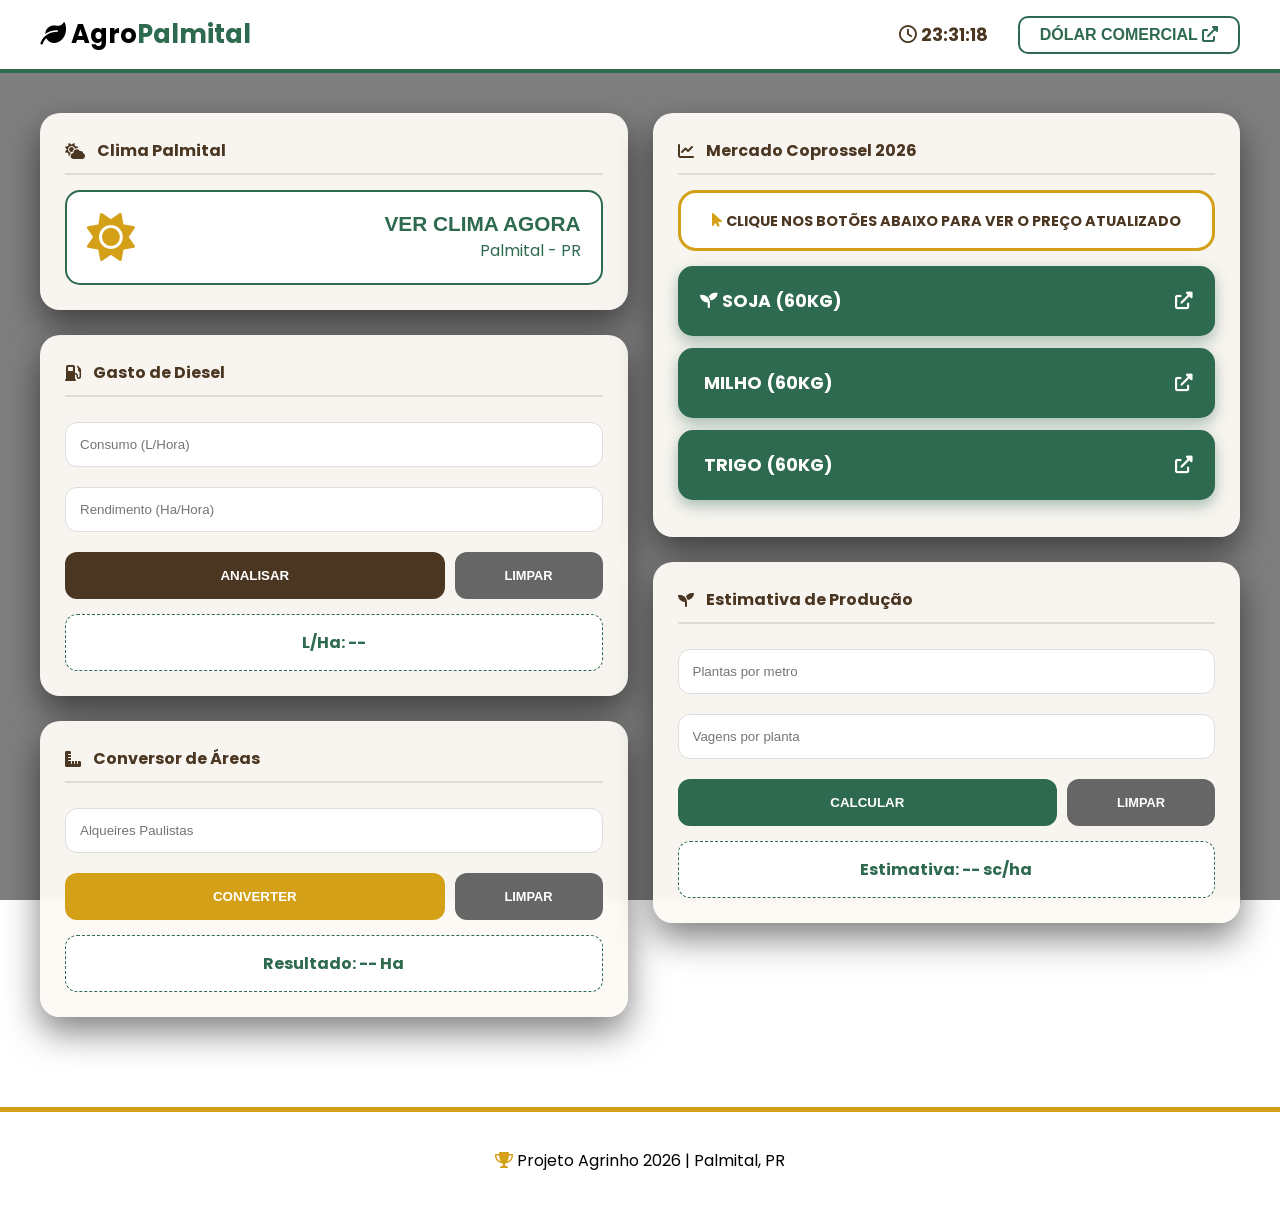
==== commit 092f776a: "Add files via upload" ====
--- a/index.html
+++ b/index.html
@@ -22,10 +22,8 @@
             background-size: cover;
             background-attachment: fixed;
             background-position: center;
-            color: #333;
-        }
-
-        /* Header Profissional */
+        }
+
         .header {
             background-color: white;
             padding: 15px 40px;
@@ -34,14 +32,13 @@
             align-items: center;
             border-bottom: 4px solid var(--verde-agro);
             position: sticky; top: 0; z-index: 1000;
-            box-shadow: 0 4px 10px rgba(0,0,0,0.1);
-        }
-
-        .logo { font-weight: 700; font-size: 1.6rem; color: #333; }
+        }
+
+        .logo { font-weight: 700; font-size: 1.6rem; }
         .logo span { color: var(--verde-agro); }
         
         .header-right { display: flex; gap: 30px; align-items: center; }
-        .relogio-box { color: var(--marrom-agro); font-weight: 700; font-size: 1.1rem; border-right: 2px solid #eee; padding-right: 20px; }
+        .relogio-box { color: var(--marrom-agro); font-weight: 700; font-size: 1.1rem; }
 
         .dolar-link {
             text-decoration: none;
@@ -51,11 +48,8 @@
             padding: 8px 20px;
             border-radius: 10px;
             transition: 0.3s;
-            font-size: 0.9rem;
-        }
-        .dolar-link:hover { background: var(--verde-agro); color: white; }
-
-        /* Container Principal */
+        }
+
         .main-container {
             display: grid;
             grid-template-columns: 1fr 1fr;
@@ -78,57 +72,65 @@
             margin-bottom: 15px;
             display: flex; align-items: center; gap: 12px;
             color: var(--marrom-agro);
-            border-bottom: 2px solid rgba(0,0,0,0.05);
+            border-bottom: 2px solid rgba(0,0,0,0.1);
             padding-bottom: 10px;
         }
 
-        /* Botoes de Cotação Estilo Foto */
+        /* --- DESTAQUE PARA COTAÇÕES --- */
+        .destaque-cotacao {
+            background: #fff;
+            border: 3px solid var(--gold); /* Borda dourada para chamar atenção */
+            border-radius: 18px;
+            padding: 15px;
+            text-align: center;
+            margin-bottom: 15px;
+        }
+
         .price-button {
             display: flex; justify-content: space-between; align-items: center;
-            padding: 20px; margin-bottom: 12px;
+            padding: 22px; margin-bottom: 12px;
             background: var(--verde-agro); color: white;
             text-decoration: none; border-radius: 15px;
-            font-weight: 700; transition: 0.3s;
-            box-shadow: 0 4px 10px rgba(0,0,0,0.2);
-        }
-        .price-button:hover { background: var(--marrom-agro); transform: scale(1.02); }
-
-        /* Widget de Clima */
+            font-weight: 700; font-size: 1.1rem;
+            transition: 0.3s;
+            box-shadow: 0 6px 15px rgba(45, 106, 79, 0.4);
+            animation: pulse-button 3s infinite; /* Animação sutil */
+        }
+
+        @keyframes pulse-button {
+            0% { transform: scale(1); }
+            50% { transform: scale(1.02); box-shadow: 0 8px 20px rgba(212, 160, 23, 0.4); }
+            100% { transform: scale(1); }
+        }
+
+        .price-button:hover { background: var(--marrom-agro); transform: translateY(-5px); }
+        /* ----------------------------- */
+
         .clima-btn {
             background: white; padding: 20px; border-radius: 15px;
             display: flex; align-items: center; justify-content: space-between;
             text-decoration: none; color: var(--verde-agro);
             border: 2px solid var(--verde-agro); transition: 0.3s;
         }
-        .clima-btn:hover { background: #f0fdf4; border-color: var(--gold); }
-
-        /* Inputs e Botões */
-        .input-group { position: relative; margin-bottom: 10px; }
-        input { width: 100%; padding: 14px; border-radius: 12px; border: 1px solid #ddd; font-family: 'Poppins'; box-sizing: border-box; }
-        
+
+        input { width: 100%; padding: 14px; margin: 10px 0; border-radius: 12px; border: 1px solid #ddd; box-sizing: border-box; }
         .btn-flex { display: flex; gap: 10px; margin-top: 10px; }
         .btn { padding: 16px; border-radius: 12px; border: none; color: white; font-weight: 700; cursor: pointer; text-transform: uppercase; flex: 3; }
-        .btn-clear { background: #666; flex: 1; font-size: 0.8rem; }
+        .btn-clear { background: #666; flex: 1; font-size: 0.8rem; border-radius: 12px; border:none; color: white; cursor:pointer;}
         
         .btn-marrom { background: var(--marrom-agro); }
         .btn-verde { background: var(--verde-agro); }
         .btn-gold { background: var(--gold); }
 
-        .result-box { 
-            margin-top: 15px; padding: 15px; background: white; 
-            border-radius: 12px; text-align: center; font-weight: 700; 
-            color: var(--verde-agro); border: 1px dashed var(--verde-agro); 
-        }
-
-        /* Rodapé Sugerido */
+        .result-box { margin-top: 15px; padding: 15px; background: white; border-radius: 12px; text-align: center; font-weight: 700; color: var(--verde-agro); border: 1px dashed var(--verde-agro); }
+
         .footer-agro {
             background: rgba(255,255,255,0.9);
-            padding: 30px;
+            padding: 20px;
             text-align: center;
             margin-top: 50px;
             border-top: 5px solid var(--gold);
         }
-        .footer-agro p { margin: 5px 0; font-weight: 600; color: var(--marrom-agro); }
 
         @media (max-width: 850px) { .main-container { grid-template-columns: 1fr; } }
     </style>
@@ -137,14 +139,9 @@
 
     <header class="header">
         <div class="logo"><i class="fas fa-leaf"></i> Agro<span>Palmital</span></div>
-        
         <div class="header-right">
-            <div class="relogio-box">
-                <i class="far fa-clock"></i> <span id="clock">00:00:00</span>
-            </div>
-            <a href="https://br.tradingview.com/symbols/USDBRL/" target="_blank" class="dolar-link">
-                DÓLAR COMERCIAL <i class="fas fa-external-link-alt"></i>
-            </a>
+            <div class="relogio-box"><i class="far fa-clock"></i> <span id="clock">00:00:00</span></div>
+            <a href="https://br.tradingview.com/symbols/USDBRL/" target="_blank" class="dolar-link">DÓLAR COMERCIAL <i class="fas fa-external-link-alt"></i></a>
         </div>
     </header>
 
@@ -152,20 +149,17 @@
         
         <section class="col">
             <div class="card">
-                <div class="card-title"><i class="fas fa-cloud-sun"></i> Monitoramento Climático</div>
+                <div class="card-title"><i class="fas fa-cloud-sun"></i> Clima Palmital</div>
                 <a href="https://www.tempo.com/palmital_parana-l116212.htm" target="_blank" class="clima-btn">
                     <div><i class="fas fa-sun fa-3x" style="color: var(--gold);"></i></div>
-                    <div style="text-align: right;">
-                        <span style="font-size: 1.3rem; font-weight: 800;">VER CLIMA AGORA</span><br>
-                        Palmital - PR (Oficial)
-                    </div>
+                    <div style="text-align: right;"><span style="font-size: 1.3rem; font-weight: 800;">VER CLIMA AGORA</span><br>Palmital - PR</div>
                 </a>
             </div>
 
             <div class="card" style="margin-top: 25px;">
-                <div class="card-title"><i class="fas fa-gas-pump"></i> Gasto de Combustível</div>
-                <input type="number" id="cons" placeholder="Consumo do Trator (L/Hora)">
-                <input type="number" id="rend" placeholder="Rendimento da Operação (Ha/Hora)">
+                <div class="card-title"><i class="fas fa-gas-pump"></i> Gasto de Diesel</div>
+                <input type="number" id="cons" placeholder="Consumo (L/Hora)">
+                <input type="number" id="rend" placeholder="Rendimento (Ha/Hora)">
                 <div class="btn-flex">
                     <button class="btn btn-marrom" onclick="calcDiesel()">Analisar</button>
                     <button class="btn btn-clear" onclick="clearField('cons','rend','res-diesel')">LIMPAR</button>
@@ -175,9 +169,9 @@
 
             <div class="card" style="margin-top: 25px;">
                 <div class="card-title"><i class="fas fa-ruler-combined"></i> Conversor de Áreas</div>
-                <input type="number" id="alq" placeholder="Área em Alqueires Paulistas">
+                <input type="number" id="alq" placeholder="Alqueires Paulistas">
                 <div class="btn-flex">
-                    <button class="btn btn-gold" onclick="calcArea()">Converter para Ha</button>
+                    <button class="btn btn-gold" onclick="calcArea()">Converter</button>
                     <button class="btn btn-clear" onclick="clearField('alq','','res-area')">LIMPAR</button>
                 </div>
                 <div class="result-box" id="res-area">Resultado: -- Ha</div>
@@ -186,53 +180,50 @@
 
         <section class="col">
             <div class="card">
-                <div class="card-title"><i class="fas fa-chart-bar"></i> Mercado Coprossel 2026</div>
-                <p style="font-size: 0.8rem; font-weight: 600; margin-bottom: 15px; color: #666;">CLIQUE PARA CONSULTA OFICIAL:</p>
+                <div class="card-title"><i class="fas fa-chart-line"></i> Mercado Coprossel 2026</div>
+                
+                <div class="destaque-cotacao">
+                    <i class="fas fa-mouse-pointer" style="color: var(--gold);"></i>
+                    <span style="font-weight: 700; color: var(--marrom-agro); font-size: 0.9rem;">CLIQUE NOS BOTÕES ABAIXO PARA VER O PREÇO ATUALIZADO</span>
+                </div>
                 
                 <a href="https://www.coprossel.com.br/precos?ano=2026&mes=4&dia=Selecione..." target="_blank" class="price-button">
-                    <span>SOJA (60KG)</span> <i class="fas fa-external-link-alt"></i>
+                    <span><i class="fas fa-seedling"></i> SOJA (60KG)</span> <i class="fas fa-external-link-alt"></i>
                 </a>
                 
                 <a href="https://www.coprossel.com.br/precos?ano=2026&mes=4&dia=Selecione..." target="_blank" class="price-button">
-                    <span>MILHO (60KG)</span> <i class="fas fa-external-link-alt"></i>
+                    <span><i class="fas fa-corn"></i> MILHO (60KG)</span> <i class="fas fa-external-link-alt"></i>
                 </a>
                 
                 <a href="https://www.coprossel.com.br/precos?ano=2026&mes=4&dia=Selecione..." target="_blank" class="price-button">
-                    <span>TRIGO (60KG)</span> <i class="fas fa-external-link-alt"></i>
+                    <span><i class="fas fa-wheat-awn"></i> TRIGO (60KG)</span> <i class="fas fa-external-link-alt"></i>
                 </a>
             </div>
 
             <div class="card" style="margin-top: 25px;">
                 <div class="card-title"><i class="fas fa-seedling"></i> Estimativa de Produção</div>
-                <input type="number" id="pl" placeholder="Média de plantas por metro">
-                <input type="number" id="vg" placeholder="Média de vagens por planta">
+                <input type="number" id="pl" placeholder="Plantas por metro">
+                <input type="number" id="vg" placeholder="Vagens por planta">
                 <div class="btn-flex">
-                    <button class="btn btn-verde" onclick="calcSafra()">Calcular Sacas</button>
+                    <button class="btn btn-verde" onclick="calcSafra()">Calcular</button>
                     <button class="btn btn-clear" onclick="clearField('pl','vg','res-safra')">LIMPAR</button>
                 </div>
                 <div class="result-box" id="res-safra">Estimativa: -- sc/ha</div>
             </div>
         </section>
-
     </main>
 
     <footer class="footer-agro">
-        <p><i class="fas fa-trophy" style="color: var(--gold);"></i> Projeto Agrinho 2026</p>
-        <p>Desenvolvido pela Equipe AgroPalmital - Tecnologia a serviço do campo</p>
-        <p style="font-size: 0.8rem; color: #888;">Palmital, Paraná - Brasil</p>
+        <p><i class="fas fa-trophy" style="color: var(--gold);"></i> Projeto Agrinho 2026 | Palmital, PR</p>
     </footer>
 
     <script>
-        // Relógio Real
-        setInterval(() => {
-            document.getElementById('clock').innerText = new Date().toLocaleTimeString('pt-BR');
-        }, 1000);
-
-        // Lógica das Calculadoras
+        setInterval(() => { document.getElementById('clock').innerText = new Date().toLocaleTimeString('pt-BR'); }, 1000);
+
         function calcDiesel() {
             const c = document.getElementById('cons').value;
             const r = document.getElementById('rend').value;
-            if(c && r) document.getElementById('res-diesel').innerText = "Gasto Médio: " + (c/r).toFixed(2) + " L/Ha";
+            if(c && r) document.getElementById('res-diesel').innerText = "Gasto: " + (c/r).toFixed(2) + " L/Ha";
         }
 
         function calcArea() {
@@ -246,7 +237,6 @@
             if(p && v) document.getElementById('res-safra').innerText = "Previsão: " + (p * v * 0.65).toFixed(1) + " sc/ha";
         }
 
-        // Função de Limpar (Sugestão Adicionada)
         function clearField(id1, id2, resId) {
             if(id1) document.getElementById(id1).value = "";
             if(id2) document.getElementById(id2).value = "";
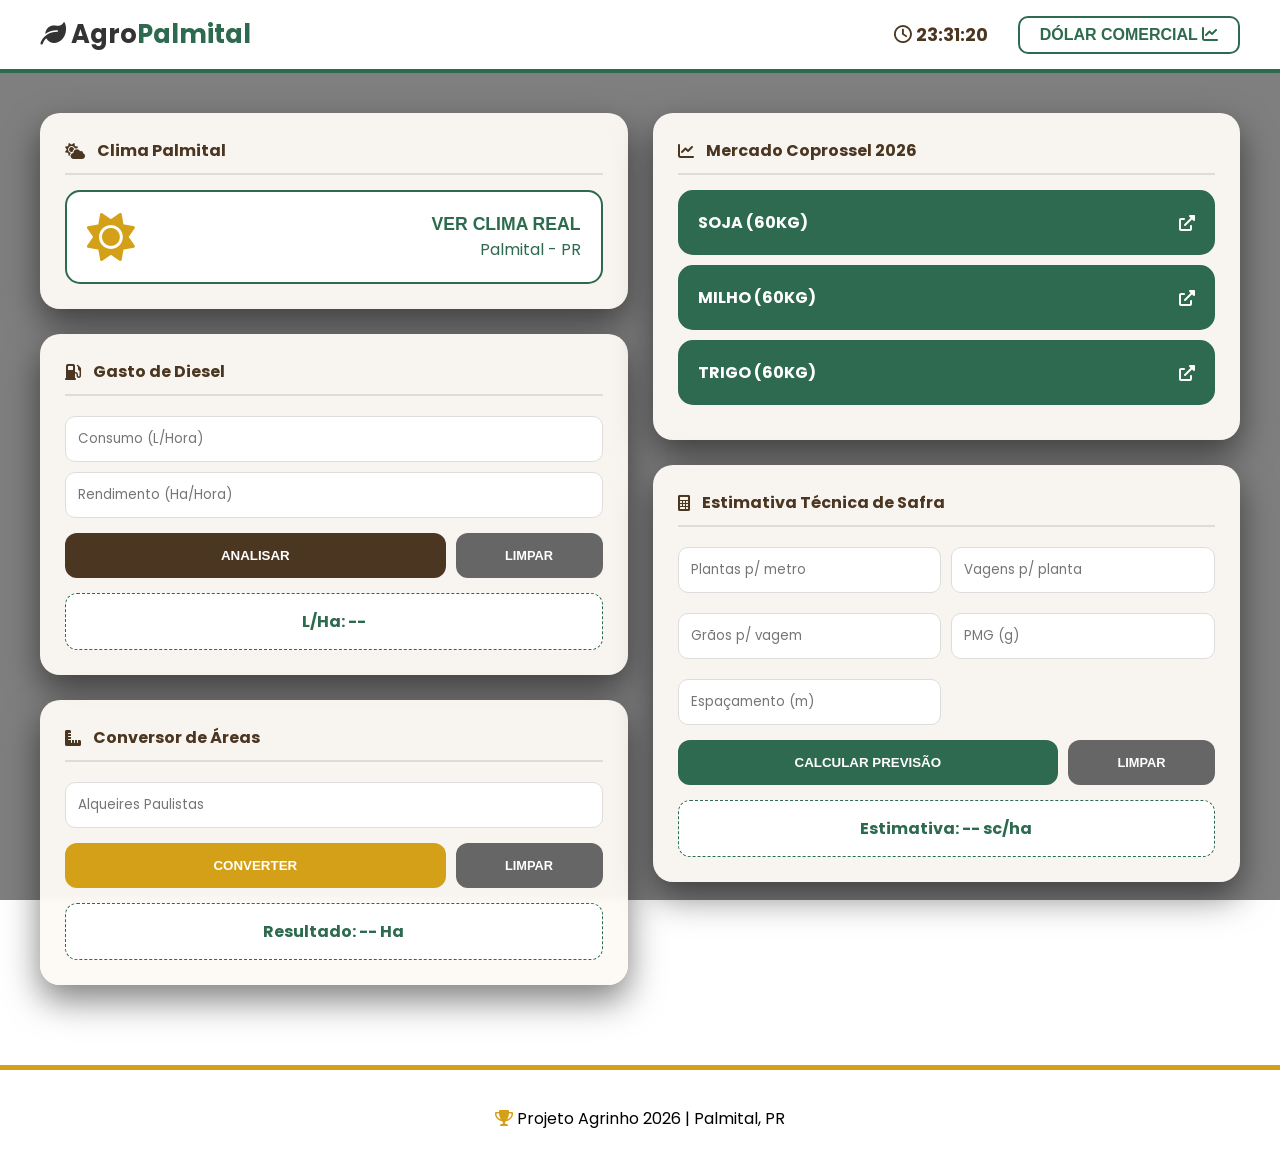
==== commit 0ee2b6a9: "Add files via upload" ====
--- a/index.html
+++ b/index.html
@@ -34,7 +34,7 @@
             position: sticky; top: 0; z-index: 1000;
         }
 
-        .logo { font-weight: 700; font-size: 1.6rem; }
+        .logo { font-weight: 700; font-size: 1.6rem; color: #333; }
         .logo span { color: var(--verde-agro); }
         
         .header-right { display: flex; gap: 30px; align-items: center; }
@@ -76,46 +76,41 @@
             padding-bottom: 10px;
         }
 
-        /* --- DESTAQUE PARA COTAÇÕES --- */
-        .destaque-cotacao {
-            background: #fff;
-            border: 3px solid var(--gold); /* Borda dourada para chamar atenção */
-            border-radius: 18px;
-            padding: 15px;
-            text-align: center;
-            margin-bottom: 15px;
-        }
-
         .price-button {
             display: flex; justify-content: space-between; align-items: center;
-            padding: 22px; margin-bottom: 12px;
+            padding: 20px; margin-bottom: 10px;
             background: var(--verde-agro); color: white;
             text-decoration: none; border-radius: 15px;
-            font-weight: 700; font-size: 1.1rem;
-            transition: 0.3s;
-            box-shadow: 0 6px 15px rgba(45, 106, 79, 0.4);
-            animation: pulse-button 3s infinite; /* Animação sutil */
+            font-weight: 700; transition: 0.3s;
+            animation: pulse-button 3s infinite;
         }
 
         @keyframes pulse-button {
             0% { transform: scale(1); }
-            50% { transform: scale(1.02); box-shadow: 0 8px 20px rgba(212, 160, 23, 0.4); }
+            50% { transform: scale(1.02); }
             100% { transform: scale(1); }
         }
 
-        .price-button:hover { background: var(--marrom-agro); transform: translateY(-5px); }
-        /* ----------------------------- */
+        .price-button:hover { background: var(--marrom-agro); }
 
         .clima-btn {
             background: white; padding: 20px; border-radius: 15px;
             display: flex; align-items: center; justify-content: space-between;
             text-decoration: none; color: var(--verde-agro);
-            border: 2px solid var(--verde-agro); transition: 0.3s;
-        }
-
-        input { width: 100%; padding: 14px; margin: 10px 0; border-radius: 12px; border: 1px solid #ddd; box-sizing: border-box; }
+            border: 2px solid var(--verde-agro);
+        }
+
+        /* Grid interna para a calculadora de safra ficar organizada */
+        .safra-grid {
+            display: grid;
+            grid-template-columns: 1fr 1fr;
+            gap: 10px;
+        }
+
+        input { width: 100%; padding: 12px; margin: 5px 0; border-radius: 10px; border: 1px solid #ddd; box-sizing: border-box; font-family: 'Poppins'; }
+        
         .btn-flex { display: flex; gap: 10px; margin-top: 10px; }
-        .btn { padding: 16px; border-radius: 12px; border: none; color: white; font-weight: 700; cursor: pointer; text-transform: uppercase; flex: 3; }
+        .btn { padding: 15px; border-radius: 12px; border: none; color: white; font-weight: 700; cursor: pointer; text-transform: uppercase; flex: 3; }
         .btn-clear { background: #666; flex: 1; font-size: 0.8rem; border-radius: 12px; border:none; color: white; cursor:pointer;}
         
         .btn-marrom { background: var(--marrom-agro); }
@@ -124,13 +119,7 @@
 
         .result-box { margin-top: 15px; padding: 15px; background: white; border-radius: 12px; text-align: center; font-weight: 700; color: var(--verde-agro); border: 1px dashed var(--verde-agro); }
 
-        .footer-agro {
-            background: rgba(255,255,255,0.9);
-            padding: 20px;
-            text-align: center;
-            margin-top: 50px;
-            border-top: 5px solid var(--gold);
-        }
+        footer { background: rgba(255,255,255,0.9); padding: 20px; text-align: center; margin-top: 40px; border-top: 5px solid var(--gold); }
 
         @media (max-width: 850px) { .main-container { grid-template-columns: 1fr; } }
     </style>
@@ -141,7 +130,7 @@
         <div class="logo"><i class="fas fa-leaf"></i> Agro<span>Palmital</span></div>
         <div class="header-right">
             <div class="relogio-box"><i class="far fa-clock"></i> <span id="clock">00:00:00</span></div>
-            <a href="https://br.tradingview.com/symbols/USDBRL/" target="_blank" class="dolar-link">DÓLAR COMERCIAL <i class="fas fa-external-link-alt"></i></a>
+            <a href="https://br.tradingview.com/symbols/USDBRL/" target="_blank" class="dolar-link">DÓLAR COMERCIAL <i class="fas fa-chart-line"></i></a>
         </div>
     </header>
 
@@ -152,7 +141,7 @@
                 <div class="card-title"><i class="fas fa-cloud-sun"></i> Clima Palmital</div>
                 <a href="https://www.tempo.com/palmital_parana-l116212.htm" target="_blank" class="clima-btn">
                     <div><i class="fas fa-sun fa-3x" style="color: var(--gold);"></i></div>
-                    <div style="text-align: right;"><span style="font-size: 1.3rem; font-weight: 800;">VER CLIMA AGORA</span><br>Palmital - PR</div>
+                    <div style="text-align: right;"><span style="font-size: 1.1rem; font-weight: 800;">VER CLIMA REAL</span><br>Palmital - PR</div>
                 </a>
             </div>
 
@@ -181,44 +170,61 @@
         <section class="col">
             <div class="card">
                 <div class="card-title"><i class="fas fa-chart-line"></i> Mercado Coprossel 2026</div>
-                
-                <div class="destaque-cotacao">
-                    <i class="fas fa-mouse-pointer" style="color: var(--gold);"></i>
-                    <span style="font-weight: 700; color: var(--marrom-agro); font-size: 0.9rem;">CLIQUE NOS BOTÕES ABAIXO PARA VER O PREÇO ATUALIZADO</span>
-                </div>
-                
-                <a href="https://www.coprossel.com.br/precos?ano=2026&mes=4&dia=Selecione..." target="_blank" class="price-button">
-                    <span><i class="fas fa-seedling"></i> SOJA (60KG)</span> <i class="fas fa-external-link-alt"></i>
-                </a>
-                
-                <a href="https://www.coprossel.com.br/precos?ano=2026&mes=4&dia=Selecione..." target="_blank" class="price-button">
-                    <span><i class="fas fa-corn"></i> MILHO (60KG)</span> <i class="fas fa-external-link-alt"></i>
-                </a>
-                
-                <a href="https://www.coprossel.com.br/precos?ano=2026&mes=4&dia=Selecione..." target="_blank" class="price-button">
-                    <span><i class="fas fa-wheat-awn"></i> TRIGO (60KG)</span> <i class="fas fa-external-link-alt"></i>
-                </a>
+                <a href="https://www.coprossel.com.br/precos?ano=2026&mes=4&dia=Selecione..." target="_blank" class="price-button">SOJA (60KG) <i class="fas fa-external-link-alt"></i></a>
+                <a href="https://www.coprossel.com.br/precos?ano=2026&mes=4&dia=Selecione..." target="_blank" class="price-button">MILHO (60KG) <i class="fas fa-external-link-alt"></i></a>
+                <a href="https://www.coprossel.com.br/precos?ano=2026&mes=4&dia=Selecione..." target="_blank" class="price-button">TRIGO (60KG) <i class="fas fa-external-link-alt"></i></a>
             </div>
 
             <div class="card" style="margin-top: 25px;">
-                <div class="card-title"><i class="fas fa-seedling"></i> Estimativa de Produção</div>
-                <input type="number" id="pl" placeholder="Plantas por metro">
-                <input type="number" id="vg" placeholder="Vagens por planta">
+                <div class="card-title"><i class="fas fa-calculator"></i> Estimativa Técnica de Safra</div>
+                <div class="safra-grid">
+                    <input type="number" id="pl_m" placeholder="Plantas p/ metro">
+                    <input type="number" id="vg_pl" placeholder="Vagens p/ planta">
+                    <input type="number" id="gr_vg" placeholder="Grãos p/ vagem">
+                    <input type="number" id="pmg" placeholder="PMG (g)">
+                    <input type="number" id="espac" placeholder="Espaçamento (m)">
+                </div>
                 <div class="btn-flex">
-                    <button class="btn btn-verde" onclick="calcSafra()">Calcular</button>
-                    <button class="btn btn-clear" onclick="clearField('pl','vg','res-safra')">LIMPAR</button>
-                </div>
-                <div class="result-box" id="res-safra">Estimativa: -- sc/ha</div>
+                    <button class="btn btn-verde" onclick="calcSafraTecnica()">CALCULAR PREVISÃO</button>
+                    <button class="btn btn-clear" onclick="clearSafra()">LIMPAR</button>
+                </div>
+                <div class="result-box" id="res-safra-tec">Estimativa: -- sc/ha</div>
             </div>
         </section>
     </main>
 
-    <footer class="footer-agro">
+    <footer>
         <p><i class="fas fa-trophy" style="color: var(--gold);"></i> Projeto Agrinho 2026 | Palmital, PR</p>
     </footer>
 
     <script>
         setInterval(() => { document.getElementById('clock').innerText = new Date().toLocaleTimeString('pt-BR'); }, 1000);
+
+        // NOVA FUNÇÃO COM A FÓRMULA: (Plantas_m * Vagens_Planta * Graos_Vagem * PMG) / (Espaçamento * 600)
+        function calcSafraTecnica() {
+            const plM = parseFloat(document.getElementById('pl_m').value);
+            const vgPl = parseFloat(document.getElementById('vg_pl').value);
+            const grVg = parseFloat(document.getElementById('gr_vg').value);
+            const pmg = parseFloat(document.getElementById('pmg').value);
+            const espac = parseFloat(document.getElementById('espac').value);
+
+            if(plM && vgPl && grVg && pmg && espac) {
+                // Cálculo da fórmula técnica
+                const resultado = (plM * vgPl * grVg * pmg) / (espac * 600);
+                document.getElementById('res-safra-tec').innerText = "Previsão: " + resultado.toFixed(1) + " sc/ha";
+            } else {
+                alert("Por favor, preencha todos os campos da estimativa.");
+            }
+        }
+
+        function clearSafra() {
+            document.getElementById('pl_m').value = "";
+            document.getElementById('vg_pl').value = "";
+            document.getElementById('gr_vg').value = "";
+            document.getElementById('pmg').value = "";
+            document.getElementById('espac').value = "";
+            document.getElementById('res-safra-tec').innerText = "-- sc/ha";
+        }
 
         function calcDiesel() {
             const c = document.getElementById('cons').value;
@@ -231,12 +237,6 @@
             if(a) document.getElementById('res-area').innerText = (a * 2.42).toFixed(2) + " Hectares";
         }
 
-        function calcSafra() {
-            const p = document.getElementById('pl').value;
-            const v = document.getElementById('vg').value;
-            if(p && v) document.getElementById('res-safra').innerText = "Previsão: " + (p * v * 0.65).toFixed(1) + " sc/ha";
-        }
-
         function clearField(id1, id2, resId) {
             if(id1) document.getElementById(id1).value = "";
             if(id2) document.getElementById(id2).value = "";
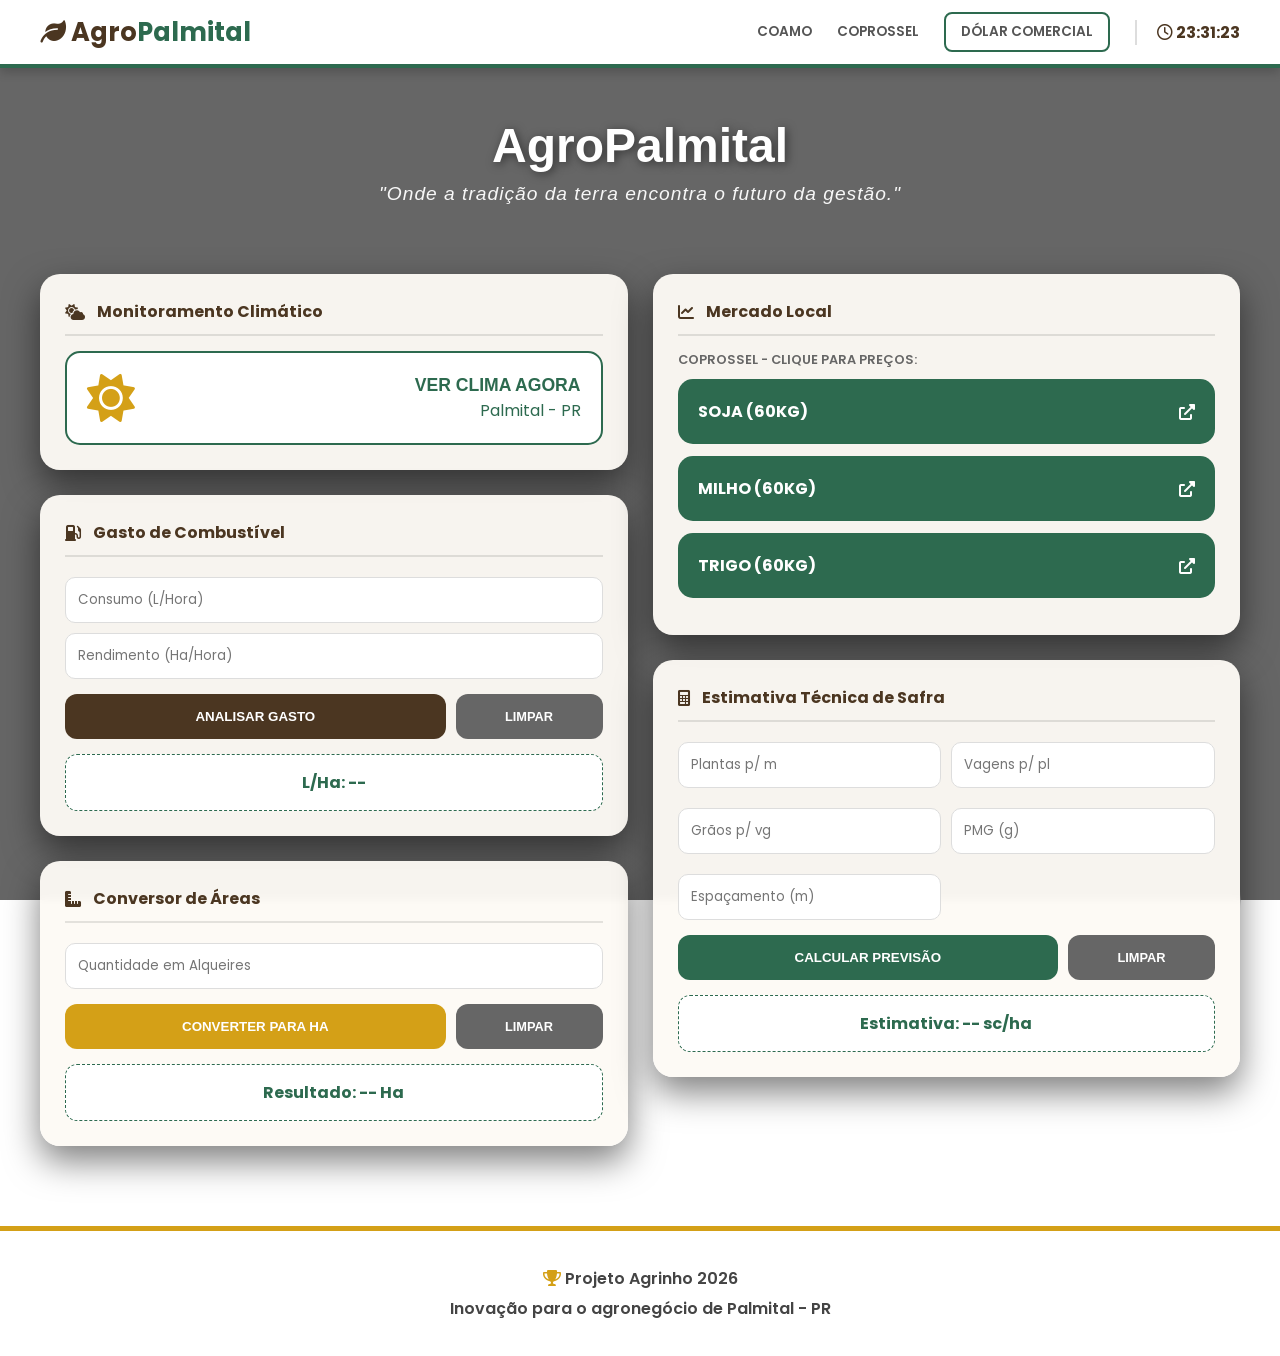
==== commit d643c093: "Add files via upload" ====
--- a/index.html
+++ b/index.html
@@ -3,7 +3,7 @@
 <head>
     <meta charset="UTF-8">
     <meta name="viewport" content="width=device-width, initial-scale=1.0">
-    <title>AgroPalmital - Painel Agrinho 2026</title>
+    <title>AgroPalmital - Portal de Inteligência Rural</title>
     <link href="https://fonts.googleapis.com/css2?family=Poppins:wght@400;600;700&display=swap" rel="stylesheet">
     <link rel="stylesheet" href="https://cdnjs.cloudflare.com/ajax/libs/font-awesome/6.0.0/css/all.min.css">
     <style>
@@ -17,44 +17,67 @@
         body { 
             font-family: 'Poppins', sans-serif; 
             margin: 0; padding: 0;
-            background: linear-gradient(rgba(0,0,0,0.5), rgba(0,0,0,0.5)), 
+            background: linear-gradient(rgba(0,0,0,0.6), rgba(0,0,0,0.6)), 
                         url('https://png.pngtree.com/thumb_back/fh260/background/20241019/pngtree-vibrant-green-rows-of-young-corn-plants-growing-in-a-field-image_16418004.jpg');
             background-size: cover;
             background-attachment: fixed;
             background-position: center;
         }
 
-        .header {
+        /* --- BARRA DE NAVEGAÇÃO --- */
+        .top-nav {
             background-color: white;
-            padding: 15px 40px;
+            padding: 12px 40px;
             display: flex;
             justify-content: space-between;
             align-items: center;
             border-bottom: 4px solid var(--verde-agro);
             position: sticky; top: 0; z-index: 1000;
-        }
-
-        .logo { font-weight: 700; font-size: 1.6rem; color: #333; }
+            box-shadow: 0 4px 10px rgba(0,0,0,0.2);
+        }
+
+        .logo { font-weight: 700; font-size: 1.6rem; color: var(--marrom-agro); text-decoration: none; }
         .logo span { color: var(--verde-agro); }
         
-        .header-right { display: flex; gap: 30px; align-items: center; }
-        .relogio-box { color: var(--marrom-agro); font-weight: 700; font-size: 1.1rem; }
+        .nav-links { display: flex; gap: 25px; align-items: center; }
+        .nav-links a { text-decoration: none; color: #555; font-weight: 600; font-size: 0.85rem; transition: 0.3s; text-transform: uppercase; }
+        .nav-links a:hover { color: var(--verde-agro); }
+
+        .relogio-box { border-left: 2px solid #ddd; padding-left: 20px; color: var(--marrom-agro); font-weight: 700; }
 
         .dolar-link {
             text-decoration: none;
             color: var(--verde-agro);
             font-weight: 800;
             border: 2px solid var(--verde-agro);
-            padding: 8px 20px;
-            border-radius: 10px;
+            padding: 8px 15px;
+            border-radius: 8px;
             transition: 0.3s;
         }
-
+        .dolar-link:hover { background: var(--verde-agro); color: white; }
+
+        /* --- CABEÇALHO HERO COM OPÇÃO 3 --- */
+        .hero-header {
+            text-align: center;
+            padding: 50px 20px;
+            color: white;
+        }
+        .hero-header h1 { font-size: 3rem; margin: 0; text-shadow: 2px 2px 10px rgba(0,0,0,0.5); font-weight: 800; }
+        .hero-header p { 
+            font-size: 1.2rem; 
+            opacity: 0.95; 
+            font-weight: 400; 
+            font-style: italic;
+            margin-top: 10px;
+            letter-spacing: 1px;
+        }
+
+        /* --- CONTAINER PRINCIPAL --- */
         .main-container {
             display: grid;
             grid-template-columns: 1fr 1fr;
             gap: 25px;
-            padding: 40px;
+            padding: 0 40px 40px 40px;
             max-width: 1300px;
             margin: auto;
         }
@@ -76,81 +99,88 @@
             padding-bottom: 10px;
         }
 
+        /* --- BOTÕES COTAÇÃO --- */
         .price-button {
             display: flex; justify-content: space-between; align-items: center;
-            padding: 20px; margin-bottom: 10px;
+            padding: 20px; margin-bottom: 12px;
             background: var(--verde-agro); color: white;
             text-decoration: none; border-radius: 15px;
             font-weight: 700; transition: 0.3s;
-            animation: pulse-button 3s infinite;
-        }
-
-        @keyframes pulse-button {
-            0% { transform: scale(1); }
-            50% { transform: scale(1.02); }
-            100% { transform: scale(1); }
-        }
-
-        .price-button:hover { background: var(--marrom-agro); }
-
+            animation: pulse-button 4s infinite;
+        }
+        @keyframes pulse-button { 0% { transform: scale(1); } 50% { transform: scale(1.02); } 100% { transform: scale(1); } }
+        .price-button:hover { background: var(--marrom-agro); transform: translateY(-3px); }
+
+        /* --- CLIMA --- */
         .clima-btn {
             background: white; padding: 20px; border-radius: 15px;
             display: flex; align-items: center; justify-content: space-between;
-            text-decoration: none; color: var(--verde-agro);
-            border: 2px solid var(--verde-agro);
-        }
-
-        /* Grid interna para a calculadora de safra ficar organizada */
-        .safra-grid {
-            display: grid;
-            grid-template-columns: 1fr 1fr;
-            gap: 10px;
-        }
-
+            text-decoration: none; color: var(--verde-agro); border: 2px solid var(--verde-agro);
+            transition: 0.3s;
+        }
+        .clima-btn:hover { border-color: var(--gold); background: #f9f9f9; }
+
+        /* --- INPUTS E CALCULADORAS --- */
+        .safra-grid { display: grid; grid-template-columns: 1fr 1fr; gap: 10px; }
         input { width: 100%; padding: 12px; margin: 5px 0; border-radius: 10px; border: 1px solid #ddd; box-sizing: border-box; font-family: 'Poppins'; }
         
         .btn-flex { display: flex; gap: 10px; margin-top: 10px; }
         .btn { padding: 15px; border-radius: 12px; border: none; color: white; font-weight: 700; cursor: pointer; text-transform: uppercase; flex: 3; }
         .btn-clear { background: #666; flex: 1; font-size: 0.8rem; border-radius: 12px; border:none; color: white; cursor:pointer;}
-        
         .btn-marrom { background: var(--marrom-agro); }
         .btn-verde { background: var(--verde-agro); }
         .btn-gold { background: var(--gold); }
 
         .result-box { margin-top: 15px; padding: 15px; background: white; border-radius: 12px; text-align: center; font-weight: 700; color: var(--verde-agro); border: 1px dashed var(--verde-agro); }
 
-        footer { background: rgba(255,255,255,0.9); padding: 20px; text-align: center; margin-top: 40px; border-top: 5px solid var(--gold); }
-
-        @media (max-width: 850px) { .main-container { grid-template-columns: 1fr; } }
+        /* --- RODAPÉ --- */
+        footer { 
+            background: rgba(255,255,255,0.95); 
+            padding: 30px; 
+            text-align: center; 
+            margin-top: 40px; 
+            border-top: 5px solid var(--gold); 
+        }
+        footer p { margin: 5px 0; color: #444; font-weight: 600; }
+
+        @media (max-width: 850px) { .main-container { grid-template-columns: 1fr; } .hero-header h1 { font-size: 2.2rem; } }
     </style>
 </head>
 <body>
 
-    <header class="header">
-        <div class="logo"><i class="fas fa-leaf"></i> Agro<span>Palmital</span></div>
-        <div class="header-right">
+    <nav class="top-nav">
+        <a href="#" class="logo"><i class="fas fa-leaf"></i> Agro<span>Palmital</span></a>
+        
+        <div class="nav-links">
+            <a href="https://servicos.coamo.com.br/cotacaoonline/" target="_blank">Coamo</a>
+            <a href="https://www.coprossel.com.br" target="_blank">Coprossel</a>
+            <a href="https://br.tradingview.com/symbols/USDBRL/" target="_blank" class="dolar-link">Dólar Comercial</a>
             <div class="relogio-box"><i class="far fa-clock"></i> <span id="clock">00:00:00</span></div>
-            <a href="https://br.tradingview.com/symbols/USDBRL/" target="_blank" class="dolar-link">DÓLAR COMERCIAL <i class="fas fa-chart-line"></i></a>
         </div>
+    </nav>
+
+    <header class="hero-header">
+        <h1>AgroPalmital</h1>
+        <p>"Onde a tradição da terra encontra o futuro da gestão."</p>
     </header>
 
     <main class="main-container">
         
         <section class="col">
             <div class="card">
-                <div class="card-title"><i class="fas fa-cloud-sun"></i> Clima Palmital</div>
+                <div class="card-title"><i class="fas fa-cloud-sun"></i> Monitoramento Climático</div>
                 <a href="https://www.tempo.com/palmital_parana-l116212.htm" target="_blank" class="clima-btn">
                     <div><i class="fas fa-sun fa-3x" style="color: var(--gold);"></i></div>
-                    <div style="text-align: right;"><span style="font-size: 1.1rem; font-weight: 800;">VER CLIMA REAL</span><br>Palmital - PR</div>
+                    <div style="text-align: right;"><span style="font-size: 1.1rem; font-weight: 800;">VER CLIMA AGORA</span><br>Palmital - PR</div>
                 </a>
             </div>
 
             <div class="card" style="margin-top: 25px;">
-                <div class="card-title"><i class="fas fa-gas-pump"></i> Gasto de Diesel</div>
+                <div class="card-title"><i class="fas fa-gas-pump"></i> Gasto de Combustível</div>
                 <input type="number" id="cons" placeholder="Consumo (L/Hora)">
                 <input type="number" id="rend" placeholder="Rendimento (Ha/Hora)">
                 <div class="btn-flex">
-                    <button class="btn btn-marrom" onclick="calcDiesel()">Analisar</button>
+                    <button class="btn btn-marrom" onclick="calcDiesel()">Analisar Gasto</button>
                     <button class="btn btn-clear" onclick="clearField('cons','rend','res-diesel')">LIMPAR</button>
                 </div>
                 <div class="result-box" id="res-diesel">L/Ha: --</div>
@@ -158,9 +188,9 @@
 
             <div class="card" style="margin-top: 25px;">
                 <div class="card-title"><i class="fas fa-ruler-combined"></i> Conversor de Áreas</div>
-                <input type="number" id="alq" placeholder="Alqueires Paulistas">
+                <input type="number" id="alq" placeholder="Quantidade em Alqueires">
                 <div class="btn-flex">
-                    <button class="btn btn-gold" onclick="calcArea()">Converter</button>
+                    <button class="btn btn-gold" onclick="calcArea()">Converter para Ha</button>
                     <button class="btn btn-clear" onclick="clearField('alq','','res-area')">LIMPAR</button>
                 </div>
                 <div class="result-box" id="res-area">Resultado: -- Ha</div>
@@ -169,7 +199,8 @@
 
         <section class="col">
             <div class="card">
-                <div class="card-title"><i class="fas fa-chart-line"></i> Mercado Coprossel 2026</div>
+                <div class="card-title"><i class="fas fa-chart-line"></i> Mercado Local</div>
+                <p style="font-size: 0.8rem; margin-bottom: 10px; font-weight: 600; color: #666;">COPROSSEL - CLIQUE PARA PREÇOS:</p>
                 <a href="https://www.coprossel.com.br/precos?ano=2026&mes=4&dia=Selecione..." target="_blank" class="price-button">SOJA (60KG) <i class="fas fa-external-link-alt"></i></a>
                 <a href="https://www.coprossel.com.br/precos?ano=2026&mes=4&dia=Selecione..." target="_blank" class="price-button">MILHO (60KG) <i class="fas fa-external-link-alt"></i></a>
                 <a href="https://www.coprossel.com.br/precos?ano=2026&mes=4&dia=Selecione..." target="_blank" class="price-button">TRIGO (60KG) <i class="fas fa-external-link-alt"></i></a>
@@ -178,9 +209,9 @@
             <div class="card" style="margin-top: 25px;">
                 <div class="card-title"><i class="fas fa-calculator"></i> Estimativa Técnica de Safra</div>
                 <div class="safra-grid">
-                    <input type="number" id="pl_m" placeholder="Plantas p/ metro">
-                    <input type="number" id="vg_pl" placeholder="Vagens p/ planta">
-                    <input type="number" id="gr_vg" placeholder="Grãos p/ vagem">
+                    <input type="number" id="pl_m" placeholder="Plantas p/ m">
+                    <input type="number" id="vg_pl" placeholder="Vagens p/ pl">
+                    <input type="number" id="gr_vg" placeholder="Grãos p/ vg">
                     <input type="number" id="pmg" placeholder="PMG (g)">
                     <input type="number" id="espac" placeholder="Espaçamento (m)">
                 </div>
@@ -194,13 +225,15 @@
     </main>
 
     <footer>
-        <p><i class="fas fa-trophy" style="color: var(--gold);"></i> Projeto Agrinho 2026 | Palmital, PR</p>
+        <p><i class="fas fa-trophy" style="color: var(--gold);"></i> Projeto Agrinho 2026</p>
+        <p>Inovação para o agronegócio de Palmital - PR</p>
     </footer>
 
     <script>
+        // Relógio Dinâmico
         setInterval(() => { document.getElementById('clock').innerText = new Date().toLocaleTimeString('pt-BR'); }, 1000);
 
-        // NOVA FUNÇÃO COM A FÓRMULA: (Plantas_m * Vagens_Planta * Graos_Vagem * PMG) / (Espaçamento * 600)
+        // Fórmula Técnica: (Plantas_m * Vagens_Planta * Graos_Vagem * PMG) / (Espaçamento * 600)
         function calcSafraTecnica() {
             const plM = parseFloat(document.getElementById('pl_m').value);
             const vgPl = parseFloat(document.getElementById('vg_pl').value);
@@ -209,27 +242,20 @@
             const espac = parseFloat(document.getElementById('espac').value);
 
             if(plM && vgPl && grVg && pmg && espac) {
-                // Cálculo da fórmula técnica
                 const resultado = (plM * vgPl * grVg * pmg) / (espac * 600);
                 document.getElementById('res-safra-tec').innerText = "Previsão: " + resultado.toFixed(1) + " sc/ha";
-            } else {
-                alert("Por favor, preencha todos os campos da estimativa.");
             }
         }
 
         function clearSafra() {
-            document.getElementById('pl_m').value = "";
-            document.getElementById('vg_pl').value = "";
-            document.getElementById('gr_vg').value = "";
-            document.getElementById('pmg').value = "";
-            document.getElementById('espac').value = "";
+            ['pl_m','vg_pl','gr_vg','pmg','espac'].forEach(id => document.getElementById(id).value = "");
             document.getElementById('res-safra-tec').innerText = "-- sc/ha";
         }
 
         function calcDiesel() {
             const c = document.getElementById('cons').value;
             const r = document.getElementById('rend').value;
-            if(c && r) document.getElementById('res-diesel').innerText = "Gasto: " + (c/r).toFixed(2) + " L/Ha";
+            if(c && r) document.getElementById('res-diesel').innerText = "Gasto Médio: " + (c/r).toFixed(2) + " L/Ha";
         }
 
         function calcArea() {
